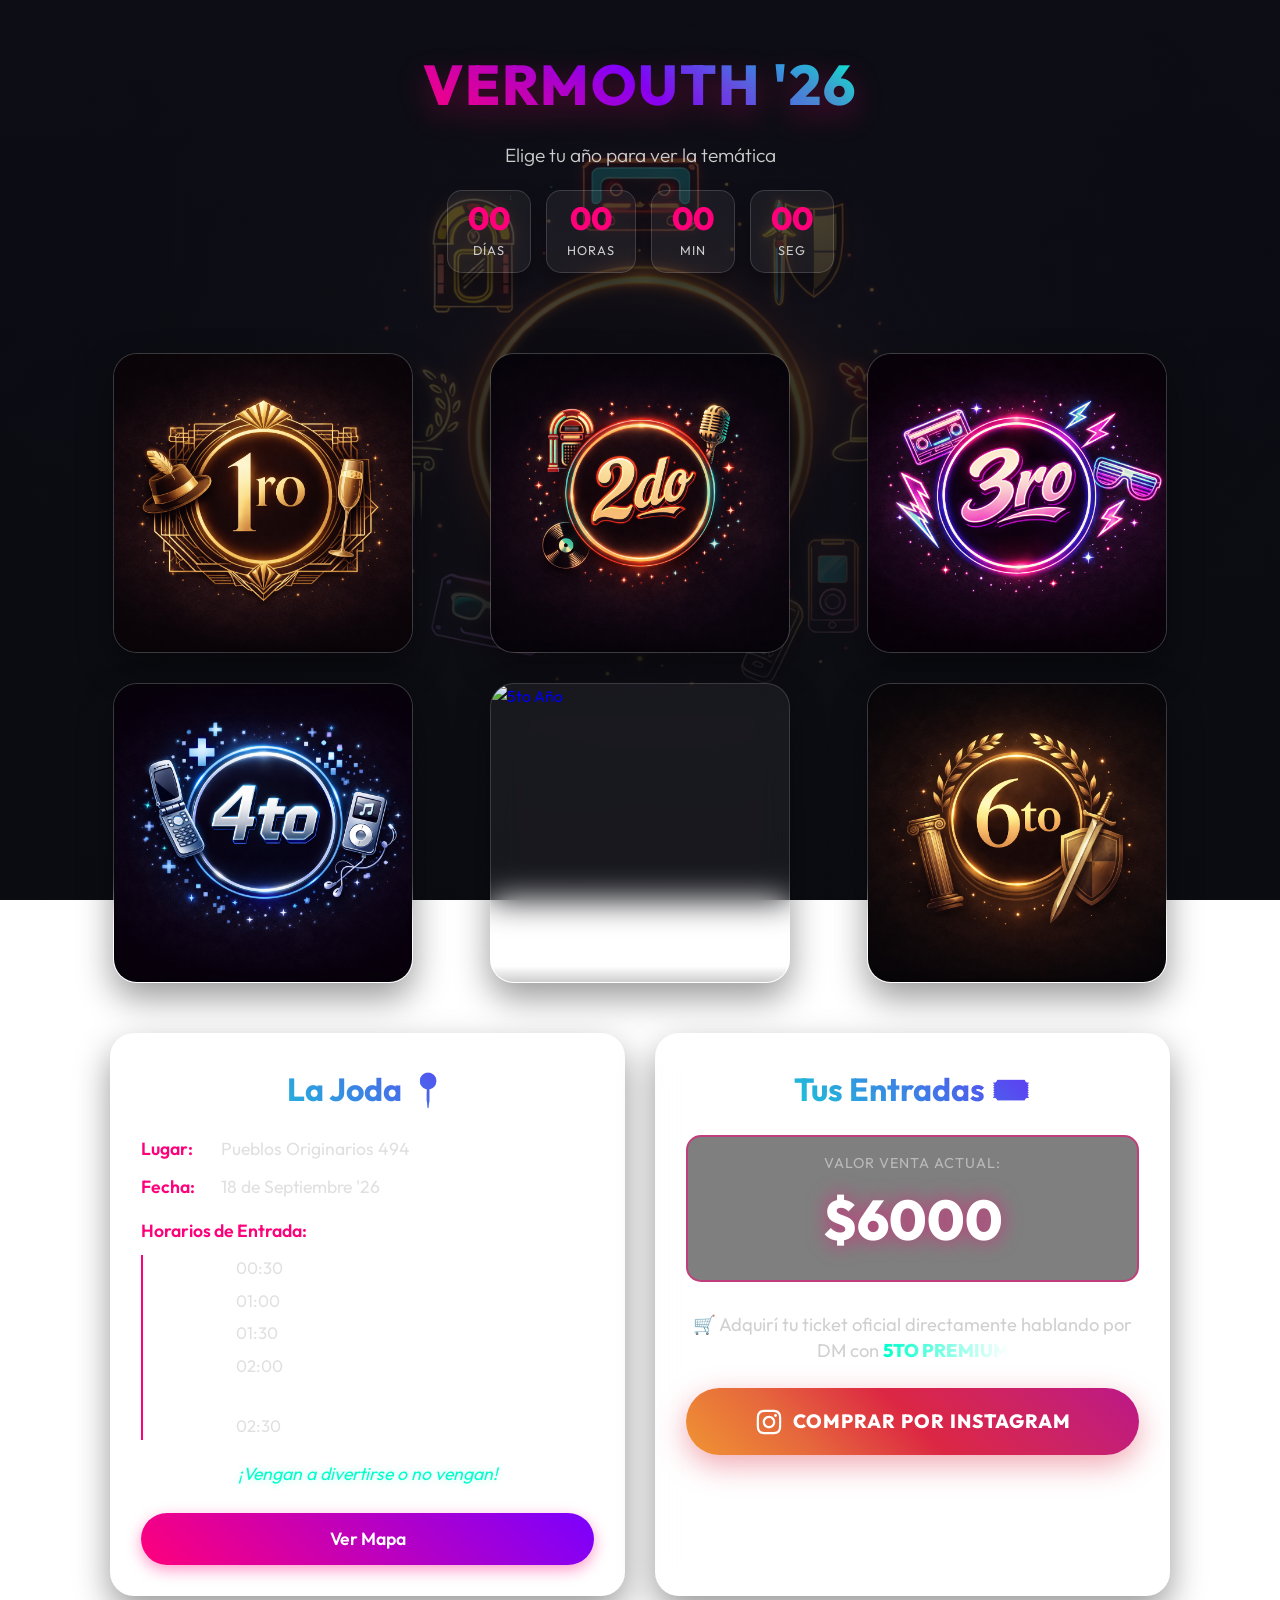
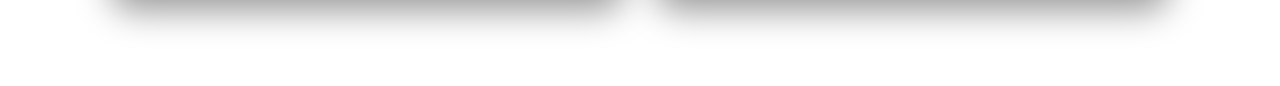
==== index.html @ 634c26fa "Add files via upload" ====
<!DOCTYPE html>
<html lang="es">

<head>
    <meta charset="UTF-8">
    <meta name="viewport" content="width=device-width, initial-scale=1.0">
    <title>Vermouth '26</title>
    <link rel="stylesheet" href="style.css">
</head>

<body class="index-body">

    <div class="header-title">
        <h1>Vermouth '26</h1>
        <p>Elige tu año para ver la temática</p>

        <!-- Countdown Timer -->
        <div class="countdown-box">
            <div class="time-section">
                <h2 id="cd-days">00</h2>
                <span>Días</span>
            </div>
            <div class="time-section">
                <h2 id="cd-hours">00</h2>
                <span>Horas</span>
            </div>
            <div class="time-section">
                <h2 id="cd-mins">00</h2>
                <span>Min</span>
            </div>
            <div class="time-section">
                <h2 id="cd-secs">00</h2>
                <span>Seg</span>
            </div>
        </div>
    </div>

    <div class="container">
        <div class="image-grid">

            <a href="Vermouth26-1ro.html" class="grid-item">
                <img src="Imagenes/Vermouth26-1ro.png" alt="1er Año">
                <div class="overlay-content">
                    <h3>1er Año</h3>
                </div>
            </a>

            <a href="Vermouth26-2do.html" class="grid-item">
                <img src="Imagenes/Vermouth26-2do.png" alt="2do Año">
                <div class="overlay-content">
                    <h3>2do Año</h3>
                </div>
            </a>

            <a href="Vermouth26-3ro.html" class="grid-item">
                <img src="Imagenes/Vermouth26-3ro.png" alt="3er Año">
                <div class="overlay-content">
                    <h3>3er Año</h3>
                </div>
            </a>

            <a href="Vermouth26-4to.html" class="grid-item">
                <img src="Imagenes/Vermouth26-4to.png" alt="4to Año">
                <div class="overlay-content">
                    <h3>4to Año</h3>
                </div>
            </a>

            <a href="Vermouth26-5to.html" class="grid-item" id="link-5to">
                <!-- VISTA ACTIVA - SE MUESTRA CUANDO LLEGA LA FECHA Y HAY IMAGEN -->
                <div class="unlocked-real hidden" style="width: 100%; height: 100%;">
                    <img src="Imagenes/Vermouth26-5to.png" alt="5to Año">
                </div>

                <!-- VISTA BLOQUEADA - CUENTA REGRESIVA -->
                <div class="locked-fallback" style="width: 100%; height: 100%;">
                    <div class="surprise-card" style="width: 100%; height: 100%;"></div>
                    <div class="locked-card">
                        <span>🔒</span>
                        <p>Bloqueado</p>
                    </div>
                </div>

                <div class="overlay-content">
                    <h3>5to Año (Sorpresa)</h3>
                </div>
            </a>

            <a href="Vermouth26-6to.html" class="grid-item">
                <img src="Imagenes/Vermouth26-6to.png" alt="6to Año">
                <div class="overlay-content">
                    <h3>6to Año</h3>
                </div>
            </a>

        </div>
        <!-- SECCIÓN DE UBICACIÓN E INFO -->
        <div class="extra-sections">
            <!-- INFO DE LA JODA -->
            <div class="info-card fade-up-delay">
                <h2>La Joda 📍</h2>
                <div class="info-content">
                    <p><span class="label">Lugar:</span> Pueblos Originarios 494</p>
                    <p><span class="label">Fecha:</span> 18 de Septiembre '26</p>
                    <div class="schedule-section">
                        <p><span class="label" style="min-width:auto;">Horarios de Entrada:</span></p>
                        <ul class="schedule-list">
                            <li><strong>1er Año:</strong> 00:30</li>
                            <li><strong>2do Año:</strong> 01:00</li>
                            <li><strong>3er Año:</strong> 01:30</li>
                            <li><strong>4to Año:</strong> 02:00</li>
                            <li><strong>6to y 7mo Año:</strong> 02:30</li>
                        </ul>
                    </div>
                    <p class="hype-text">¡Vengan a divertirse o no vengan!</p>
                </div>
                <a href="https://maps.app.goo.gl/yJrN52fXqzeni7gs5" target="_blank" class="glow-btn map-btn">Ver
                    Mapa</a>
            </div>

            <!-- TICKETS Y VENDEDORES -->
            <div class="info-card fade-up-delay-2">
                <h2>Tus Entradas 🎟️</h2>
                <div class="price-badge" style="margin-bottom: 30px; border: 2px solid rgba(255, 0, 123, 0.5); background: rgba(0,0,0,0.5);">
                    <span class="price-label">Valor Venta Actual:</span>
                    <span class="price-value" style="font-size: 3.5rem;">$6000</span>
                </div>

                <div class="single-seller-cta" style="display:flex; flex-direction:column; align-items:center; width:100%;">
                    <p style="text-align: center; color: #d0d0d0; margin-bottom: 25px; font-size: 1.15rem; line-height: 1.4;">
                        🛒 Adquirí tu ticket oficial directamente hablando por DM con <strong>5TO PREMIUM</strong>
                    </p>
                    
                    <a href="https://www.instagram.com/5topremium/" target="_blank" class="glow-btn ig-mega-btn">
                        <svg xmlns="http://www.w3.org/2000/svg" viewBox="0 0 448 512" width="28" height="28">
                            <path fill="currentColor"
                                d="M224.1 141c-63.6 0-114.9 51.3-114.9 114.9s51.3 114.9 114.9 114.9S339 319.5 339 255.9 287.7 141 224.1 141zm0 189.6c-41.1 0-74.7-33.5-74.7-74.7s33.5-74.7 74.7-74.7 74.7 33.5 74.7 74.7-33.6 74.7-74.7 74.7zm146.4-194.3c0 14.9-12 26.8-26.8 26.8-14.9 0-26.8-12-26.8-26.8s12-26.8 26.8-26.8 26.8 12 26.8 26.8zm76.1 27.2c-1.7-35.9-9.9-67.7-36.2-93.9-26.2-26.2-58-34.4-93.9-36.2-37-2.1-147.9-2.1-184.9 0-35.8 1.7-67.6 9.9-93.9 36.1s-34.4 58-36.2 93.9c-2.1 37-2.1 147.9 0 184.9 1.7 35.9 9.9 67.7 36.2 93.9s58 34.4 93.9 36.2c37 2.1 147.9 2.1 184.9 0 35.9-1.7 67.7-9.9 93.9-36.2 26.2-26.2 34.4-58 36.2-93.9 2.1-37 2.1-147.8 0-184.8zM398.8 388c-7.8 19.6-22.9 34.7-42.6 42.6-29.5 11.7-99.5 9-132.1 9s-102.7 2.6-132.1-9c-19.6-7.8-34.7-22.9-42.6-42.6-11.7-29.5-9-99.5-9-132.1s-2.6-102.7 9-132.1c7.8-19.6 22.9-34.7 42.6-42.6 29.5-11.7 99.5-9 132.1-9s102.7-2.6 132.1 9c19.6 7.8 34.7 22.9 42.6 42.6 11.7 29.5 9 99.5 9 132.1s2.7 102.7-9 132.1z" />
                        </svg>
                        Comprar por Instagram
                    </a>
                </div>
            </div>
        </div>

        <!-- Background script isn't strictly necessary but let's link the global logic -->
        <script src="script.js"></script>
</body>

</html>
---- style.css ----
@import url('https://fonts.googleapis.com/css2?family=Outfit:wght@300;400;600;800&display=swap');

:root {
    --primary-color: #ff007b;
    --secondary-color: #7b00ff;
    --dark-bg: #0b0c10;
    --text-light: #f8f9fa;
    --glass-bg: rgba(255, 255, 255, 0.05);
    --glass-border: rgba(255, 255, 255, 0.15);
    
    /* Variables for individual pages by default */
    --bg-image: url('Imagenes/Vermouth26.png');
}

* {
    margin: 0;
    padding: 0;
    box-sizing: border-box;
}

body {
    font-family: 'Outfit', sans-serif;
    min-height: 100vh;
    background-color: var(--dark-bg);
    color: var(--text-light);
    line-height: 1.6;
    overflow-x: hidden;
}

/* =======================================
   INDEX PAGE GRID
========================================== */
.index-body {
    background: linear-gradient(rgba(11, 12, 16, 0.7), rgba(11, 12, 16, 0.9)),
                var(--bg-image);
    background-size: cover;
    background-position: center;
    background-attachment: fixed;
    display: flex;
    flex-direction: column;
    justify-content: flex-start;
    align-items: center;
    padding: 40px 20px;
}

.header-title {
    text-align: center;
    margin-bottom: 40px;
    animation: fadeInDown 1s ease forwards;
}

.header-title h1 {
    font-size: 3.5rem;
    font-weight: 800;
    background: linear-gradient(45deg, var(--primary-color), var(--secondary-color), #00ffcc);
    -webkit-background-clip: text;
    -webkit-text-fill-color: transparent;
    text-transform: uppercase;
    letter-spacing: 2px;
    text-shadow: 0 10px 30px rgba(255, 0, 123, 0.3);
}

.header-title p {
    font-size: 1.2rem;
    color: #ccc;
    font-weight: 300;
    margin-top: 10px;
}

.container {
    width: 100%;
    max-width: 1100px;
}

.image-grid {
    display: grid;
    grid-template-columns: repeat(auto-fit, minmax(260px, 1fr));
    gap: 30px;
    justify-items: center;
    padding-bottom: 50px;
}

.grid-item {
    width: 100%;
    max-width: 300px;
    aspect-ratio: 1;
    border-radius: 24px;
    overflow: hidden;
    position: relative;
    text-decoration: none;
    
    /* GLASSMORPHISM */
    backdrop-filter: blur(16px);
    background: var(--glass-bg);
    border: 1px solid var(--glass-border);
    box-shadow: 0 15px 35px rgba(0, 0, 0, 0.4);
    
    transition: all 0.4s cubic-bezier(0.175, 0.885, 0.32, 1.275);
    
    opacity: 0;
    transform: translateY(30px);
    animation: fadeUp 0.6s ease forwards;
}

/* Stagger Animations */
.grid-item:nth-child(1) { animation-delay: 0.1s; }
.grid-item:nth-child(2) { animation-delay: 0.2s; }
.grid-item:nth-child(3) { animation-delay: 0.3s; }
.grid-item:nth-child(4) { animation-delay: 0.4s; }
.grid-item:nth-child(5) { animation-delay: 0.5s; }
.grid-item:nth-child(6) { animation-delay: 0.6s; }

.grid-item img {
    width: 100%;
    height: 100%;
    object-fit: cover;
    transition: transform 0.5s ease, filter 0.5s ease;
}

.grid-item .overlay-content {
    position: absolute;
    bottom: -60px;
    left: 0;
    right: 0;
    background: linear-gradient(transparent, rgba(0, 0, 0, 0.9));
    padding: 20px;
    text-align: center;
    transition: bottom 0.4s ease;
}

.grid-item h3 {
    color: white;
    font-size: 1.4rem;
    font-weight: 600;
    margin: 0;
}

@media (hover: hover) {
    .grid-item:hover {
        transform: translateY(-10px) scale(1.02);
        box-shadow: 0 20px 40px rgba(123, 0, 255, 0.4);
        border-color: rgba(255, 255, 255, 0.3);
    }
    .grid-item:hover img {
        transform: scale(1.1);
        filter: brightness(0.8);
    }
    .grid-item:hover .overlay-content {
        bottom: 0;
    }
}

/* =======================================
   SURPRISE PAGE (5to Año)
========================================== */
.surprise-card {
    background: linear-gradient(135deg, #1a0033, #001133);
    display: flex;
    justify-content: center;
    align-items: center;
}
.surprise-card::before {
    content: '?';
    font-size: 8rem;
    font-weight: 800;
    background: linear-gradient(45deg, #ff007b, #7b00ff);
    -webkit-background-clip: text;
    -webkit-text-fill-color: transparent;
    animation: pulseGlow 2s infinite alternate;
}

.surprise-body {
    background: radial-gradient(circle, #1a0033 0%, #000 100%);
    display: flex;
    flex-direction: column;
    justify-content: center;
    align-items: center;
    text-align: center;
}

.mystery-container {
    padding: 40px;
    backdrop-filter: blur(20px);
    background: rgba(255,255,255,0.02);
    border: 1px solid rgba(123, 0, 255, 0.3);
    border-radius: 30px;
    box-shadow: 0 0 50px rgba(123, 0, 255, 0.2);
    max-width: 600px;
    animation: scaleIn 1s cubic-bezier(0.2, 0.8, 0.2, 1);
}

.mystery-icon {
    font-size: 6rem;
    margin-bottom: 20px;
    animation: float 4s ease-in-out infinite;
    display: inline-block;
}

.mystery-container h1 {
    font-size: 2.8rem;
    background: linear-gradient(to right, #00ffcc, #7b00ff);
    -webkit-background-clip: text;
    -webkit-text-fill-color: transparent;
    margin-bottom: 15px;
}

.mystery-container p {
    font-size: 1.2rem;
    color: #aaa;
}

/* =======================================
   INDIVIDUAL PAGES
========================================== */
.detail-body {
    background: linear-gradient(rgba(0,0,0,0.6), rgba(0,0,0,0.8)), var(--bg-image);
    background-size: cover;
    background-position: center;
    background-attachment: fixed;
    text-align: center;
    padding: 30px 20px;
}

.back-btn {
    position: absolute;
    top: 20px;
    left: 20px;
    text-decoration: none;
    color: white;
    background: var(--glass-bg);
    border: 1px solid var(--glass-border);
    padding: 10px 20px;
    border-radius: 50px;
    backdrop-filter: blur(10px);
    font-weight: 600;
    transition: 0.3s;
    z-index: 100;
}
.back-btn:hover {
    background: rgba(255,255,255,0.1);
    transform: translateX(-5px);
}

.frase {
    font-size: 2.2rem;
    font-weight: 300;
    margin: 60px auto 30px;
    max-width: 800px;
    text-shadow: 0 4px 10px rgba(0,0,0,0.5);
    animation: fadeUp 0.8s ease forwards;
}

.detail-body h1 {
    font-size: 2.5rem;
    margin-top: 20px;
    background: linear-gradient(to right, #fff, #aaa);
    -webkit-background-clip: text;
    -webkit-text-fill-color: transparent;
}

.detail-body h2 {
    margin-top: 50px;
    font-size: 1.8rem;
    font-weight: 400;
    color: #e0e0e0;
}

/* CAROUSEL */
.carousel {
    position: relative;
    width: 100%;
    max-width: 850px;
    margin: 40px auto;
    overflow: hidden;
    padding: 30px 0;
}

.carousel-track {
    display: flex;
    transition: transform 0.6s cubic-bezier(0.25, 1, 0.5, 1);
}

.carousel img {
    width: 240px;
    height: 360px;
    object-fit: cover;
    margin: 0 15px;
    border-radius: 20px;
    opacity: 0.3;
    transform: scale(0.85);
    transition: all 0.6s cubic-bezier(0.25, 1, 0.5, 1);
    box-shadow: 0 10px 20px rgba(0,0,0,0.5);
}

.carousel img.active {
    opacity: 1;
    transform: scale(1.05);
    box-shadow: 0 20px 40px rgba(255, 0, 123, 0.3);
    border: 2px solid rgba(255,255,255,0.2);
}

.carousel button {
    position: absolute;
    top: 50%;
    transform: translateY(-50%);
    background: rgba(255, 255, 255, 0.1);
    backdrop-filter: blur(10px);
    border: 1px solid rgba(255, 255, 255, 0.2);
    color: white;
    font-size: 1.5rem;
    cursor: pointer;
    width: 50px;
    height: 50px;
    border-radius: 50%;
    transition: 0.3s;
    z-index: 10;
}
.carousel button:hover {
    background: var(--primary-color);
    border-color: var(--primary-color);
    box-shadow: 0 0 15px var(--primary-color);
}
.prev { left: 10px; }
.next { right: 10px; }

/* LINKS / PELIS */
.pelis {
    margin-top: 30px;
    display: flex;
    justify-content: center;
    gap: 20px;
    flex-wrap: wrap;
    padding-bottom: 50px;
}

.pelis a {
    text-decoration: none;
    color: white;
    background: var(--glass-bg);
    border: 1px solid var(--glass-border);
    padding: 12px 30px;
    border-radius: 30px;
    backdrop-filter: blur(10px);
    transition: 0.3s;
    font-weight: 600;
    letter-spacing: 1px;
}

.pelis a:hover {
    background: var(--primary-color);
    box-shadow: 0 5px 20px rgba(255, 0, 123, 0.4);
    transform: translateY(-3px);
}

/* =======================================
   ANIMACIONES CLAVE
========================================== */
@keyframes fadeUp {
    from { opacity: 0; transform: translateY(30px); }
    to { opacity: 1; transform: translateY(0); }
}

@keyframes fadeInDown {
    from { opacity: 0; transform: translateY(-30px); }
    to { opacity: 1; transform: translateY(0); }
}

@keyframes pulseGlow {
    from { text-shadow: 0 0 20px var(--primary-color); }
    to { text-shadow: 0 0 40px var(--secondary-color), 0 0 80px var(--primary-color); }
}

@keyframes float {
    0%, 100% { transform: translateY(0); }
    50% { transform: translateY(-20px); }
}

@keyframes scaleIn {
    from { opacity: 0; transform: scale(0.9); }
    to { opacity: 1; transform: scale(1); }
}

/* =======================================
   COUNTDOWN & LOCK
========================================== */
.countdown-box {
    display: flex;
    justify-content: center;
    gap: 15px;
    margin: 20px 0 40px;
    animation: fadeUp 1s ease forwards;
}

.time-section {
    background: var(--glass-bg);
    border: 1px solid var(--glass-border);
    backdrop-filter: blur(10px);
    padding: 10px 20px;
    border-radius: 15px;
    min-width: 80px;
    box-shadow: 0 10px 20px rgba(0,0,0,0.3);
}

.time-section h2 {
    font-size: 2rem;
    font-weight: 800;
    color: var(--primary-color);
    margin: 0;
    line-height: 1.1;
}

.time-section span {
    font-size: 0.8rem;
    text-transform: uppercase;
    color: #ccc;
    letter-spacing: 1px;
}

.locked-card {
    position: absolute;
    inset: 0;
    background: rgba(0, 0, 0, 0.8);
    backdrop-filter: blur(5px);
    display: flex;
    flex-direction: column;
    justify-content: center;
    align-items: center;
    z-index: 10;
    border-radius: 24px;
}

.locked-card span {
    font-size: 3rem;
    margin-bottom: 10px;
}

.locked-card p {
    font-weight: 600;
    color: #ff4d4d;
    font-size: 1.1rem;
}

/* Hidden by JS when unlocked */
.hidden {
    display: none !important;
}

/* =======================================
   EXTRA SECTIONS (INFO & TICKETS)
========================================== */
.extra-sections {
    width: 100%;
    max-width: 1100px;
    display: flex;
    flex-wrap: wrap;
    gap: 30px;
    justify-content: center;
    padding: 0 20px 50px;
}

.info-card {
    flex: 1 1 350px;
    backdrop-filter: blur(16px);
    background: var(--glass-bg);
    border: 1px solid var(--glass-border);
    border-radius: 24px;
    padding: 30px;
    box-shadow: 0 15px 35px rgba(0, 0, 0, 0.4);
    transition: transform 0.3s ease, box-shadow 0.3s ease;
    
    opacity: 0;
    transform: translateY(30px);
}

.info-card:hover {
    transform: translateY(-5px);
    box-shadow: 0 20px 40px rgba(123, 0, 255, 0.3);
    border-color: rgba(255, 255, 255, 0.25);
}

.fade-up-delay {
    animation: fadeUp 0.8s ease 0.7s forwards;
}
.fade-up-delay-2 {
    animation: fadeUp 0.8s ease 0.9s forwards;
}

.info-card h2 {
    font-size: 2rem;
    margin-bottom: 20px;
    background: linear-gradient(45deg, #00ffcc, #7b00ff);
    -webkit-background-clip: text;
    -webkit-text-fill-color: transparent;
    text-align: center;
}

.info-content {
    margin-bottom: 25px;
    font-size: 1.1rem;
    color: #e0e0e0;
}

.info-content p {
    margin-bottom: 10px;
    display: flex;
    align-items: center;
    flex-wrap: wrap;
}

.info-content .label {
    font-weight: 600;
    color: var(--primary-color);
    margin-right: 10px;
    min-width: 70px;
}

.schedule-section {
    margin-top: 15px;
    margin-bottom: 20px;
}

.schedule-list {
    list-style: none;
    padding-left: 15px;
    margin-top: 10px;
    border-left: 2px solid var(--primary-color);
}

.schedule-list li {
    margin-bottom: 6px;
    font-size: 1.05rem;
    color: #e0e0e0;
}

.schedule-list li strong {
    color: #fff;
    display: inline-block;
    width: 75px; 
}

.hype-text {
    margin-top: 20px !important;
    font-style: italic;
    color: #00ffcc;
    text-align: center;
    justify-content: center !important;
    text-shadow: 0 0 10px rgba(0,255,204,0.3);
}

/* Glow Buttons */
.glow-btn {
    display: inline-flex;
    align-items: center;
    justify-content: center;
    gap: 10px;
    width: 100%;
    padding: 12px 20px;
    border-radius: 50px;
    text-decoration: none;
    font-weight: 600;
    font-size: 1.1rem;
    color: white;
    background: linear-gradient(45deg, var(--primary-color), var(--secondary-color));
    border: none;
    cursor: pointer;
    transition: all 0.3s ease;
    box-shadow: 0 5px 15px rgba(255, 0, 123, 0.4);
}

.glow-btn:hover {
    box-shadow: 0 5px 25px rgba(255, 0, 123, 0.7);
    transform: scale(1.02);
}

/* Tickets & Sellers */
.price-badge {
    text-align: center;
    background: rgba(0,0,0,0.3);
    border-radius: 15px;
    padding: 15px;
    margin-bottom: 25px;
    border: 1px solid rgba(255, 0, 123, 0.3);
}

.price-label {
    display: block;
    font-size: 0.9rem;
    color: #bbb;
    text-transform: uppercase;
    letter-spacing: 1px;
}

.price-value {
    font-size: 2.8rem;
    font-weight: 800;
    color: #fff;
    text-shadow: 0 0 20px rgba(255, 0, 123, 0.6);
}

.sellers-heading {
    font-size: 1.2rem;
    font-weight: 400;
    color: #bbb;
    margin-bottom: 15px;
    text-align: center;
}

.sellers-grid {
    display: flex;
    flex-direction: column;
    gap: 15px;
}

.seller-item {
    display: flex;
    justify-content: space-between;
    align-items: center;
    background: rgba(255, 255, 255, 0.03);
    border-radius: 15px;
    padding: 10px 15px;
    border: 1px solid rgba(255, 255, 255, 0.05);
    transition: background 0.3s ease;
}

.seller-item:hover {
    background: rgba(255, 255, 255, 0.08);
}

.seller-info {
    display: flex;
    flex-direction: column;
}

.seller-name {
    font-weight: 600;
    font-size: 1.1rem;
    color: #fff;
}

.seller-zone {
    font-size: 0.85rem;
    color: var(--primary-color);
}

.ig-btn {
    width: auto;
    padding: 8px 15px;
    font-size: 0.9rem;
    background: linear-gradient(45deg, #f09433 0%, #e6683c 25%, #dc2743 50%, #cc2366 75%, #bc1888 100%);
    box-shadow: 0 5px 15px rgba(220, 39, 67, 0.3);
}

.ig-btn:hover {
    box-shadow: 0 5px 25px rgba(220, 39, 67, 0.6);
}

.ig-mega-btn {
    padding: 18px 30px;
    font-size: 1.2rem;
    font-weight: 800;
    text-transform: uppercase;
    letter-spacing: 1px;
    border-radius: 50px;
    background: linear-gradient(45deg, #f09433 0%, #e6683c 25%, #dc2743 50%, #cc2366 75%, #bc1888 100%);
    box-shadow: 0 10px 30px rgba(220, 39, 67, 0.4);
    transition: all 0.4s cubic-bezier(0.175, 0.885, 0.32, 1.275);
    width: 100%;
}

.ig-mega-btn:hover {
    box-shadow: 0 15px 40px rgba(220, 39, 67, 0.7);
    transform: translateY(-5px) scale(1.02);
}

.single-seller-cta strong {
    color: #fff;
    font-weight: 800;
    background: linear-gradient(to right, #00ffcc, #fff);
    -webkit-background-clip: text;
    -webkit-text-fill-color: transparent;
}

/* =======================================
   RESPONSIVE
========================================== */
@media (max-width: 768px) {
    .header-title h1 { font-size: 2.2rem; }
    .countdown-box { gap: 8px; flex-wrap: wrap; }
    .time-section { min-width: 65px; padding: 10px; }
    .time-section h2 { font-size: 1.5rem; }
    .time-section span { font-size: 0.7rem; }
    .carousel img { width: 180px; height: 280px; margin: 0 10px; }
    .frase { font-size: 1.5rem; padding: 0 15px; }
    .mystery-container { margin: 20px; padding: 30px 20px; }
    .mystery-icon { font-size: 4rem; }
    .mystery-container h1 { font-size: 2rem; }
}

@media (max-width: 480px) {
    .seller-item {
        flex-direction: column;
        gap: 10px;
        text-align: center;
    }
}
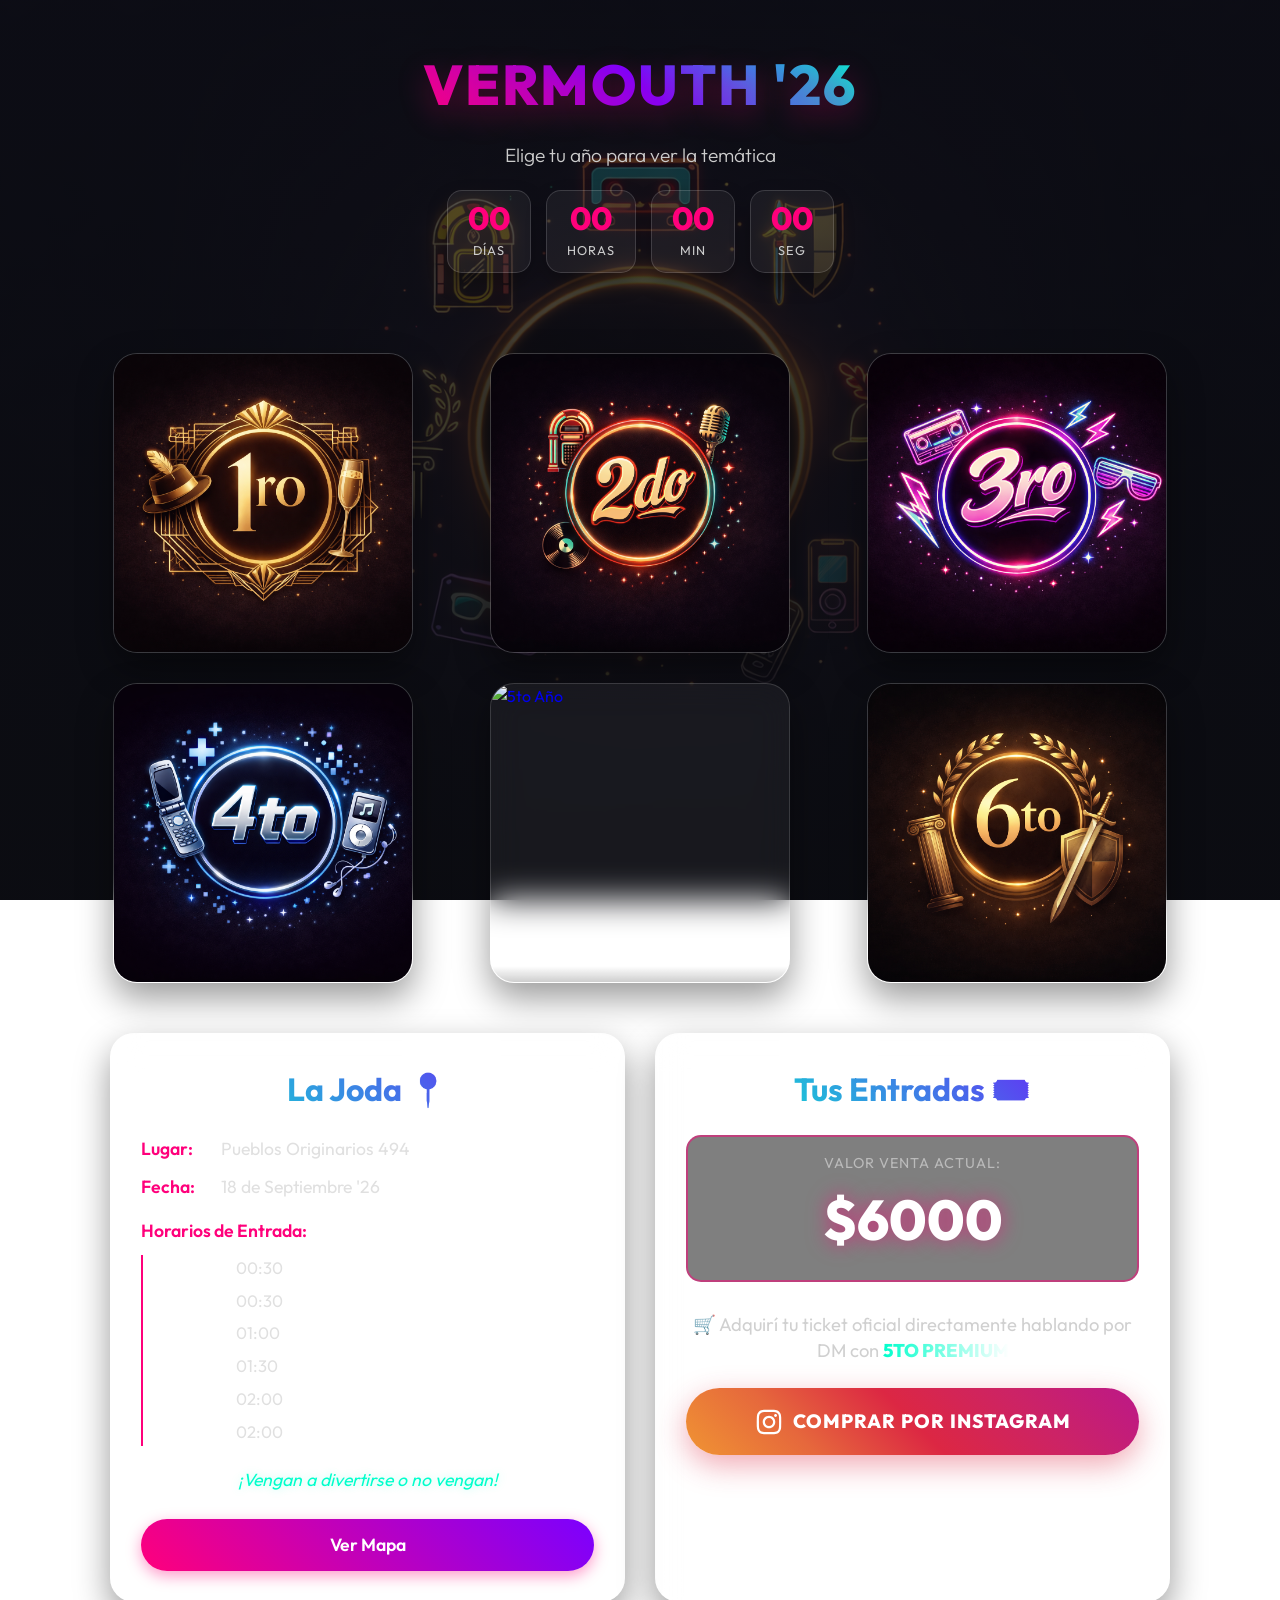
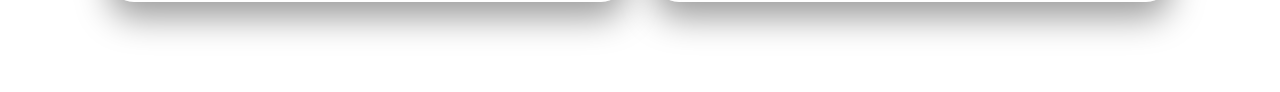
==== commit fc5665f7: "Update index.html" ====
--- a/index.html
+++ b/index.html
@@ -106,10 +106,11 @@
                         <p><span class="label" style="min-width:auto;">Horarios de Entrada:</span></p>
                         <ul class="schedule-list">
                             <li><strong>1er Año:</strong> 00:30</li>
-                            <li><strong>2do Año:</strong> 01:00</li>
-                            <li><strong>3er Año:</strong> 01:30</li>
-                            <li><strong>4to Año:</strong> 02:00</li>
-                            <li><strong>6to y 7mo Año:</strong> 02:30</li>
+                            <li><strong>2do Año:</strong> 00:30</li>
+                            <li><strong>3er Año:</strong> 01:00</li>
+                            <li><strong>4to Año:</strong> 01:30</li>
+                            <li><strong>6to Año:</strong> 02:00</li>
+                            <li><strong>7to Año:</strong> 02:00</li>
                         </ul>
                     </div>
                     <p class="hype-text">¡Vengan a divertirse o no vengan!</p>
@@ -146,4 +147,4 @@
         <script src="script.js"></script>
 </body>
 
-</html>+</html>
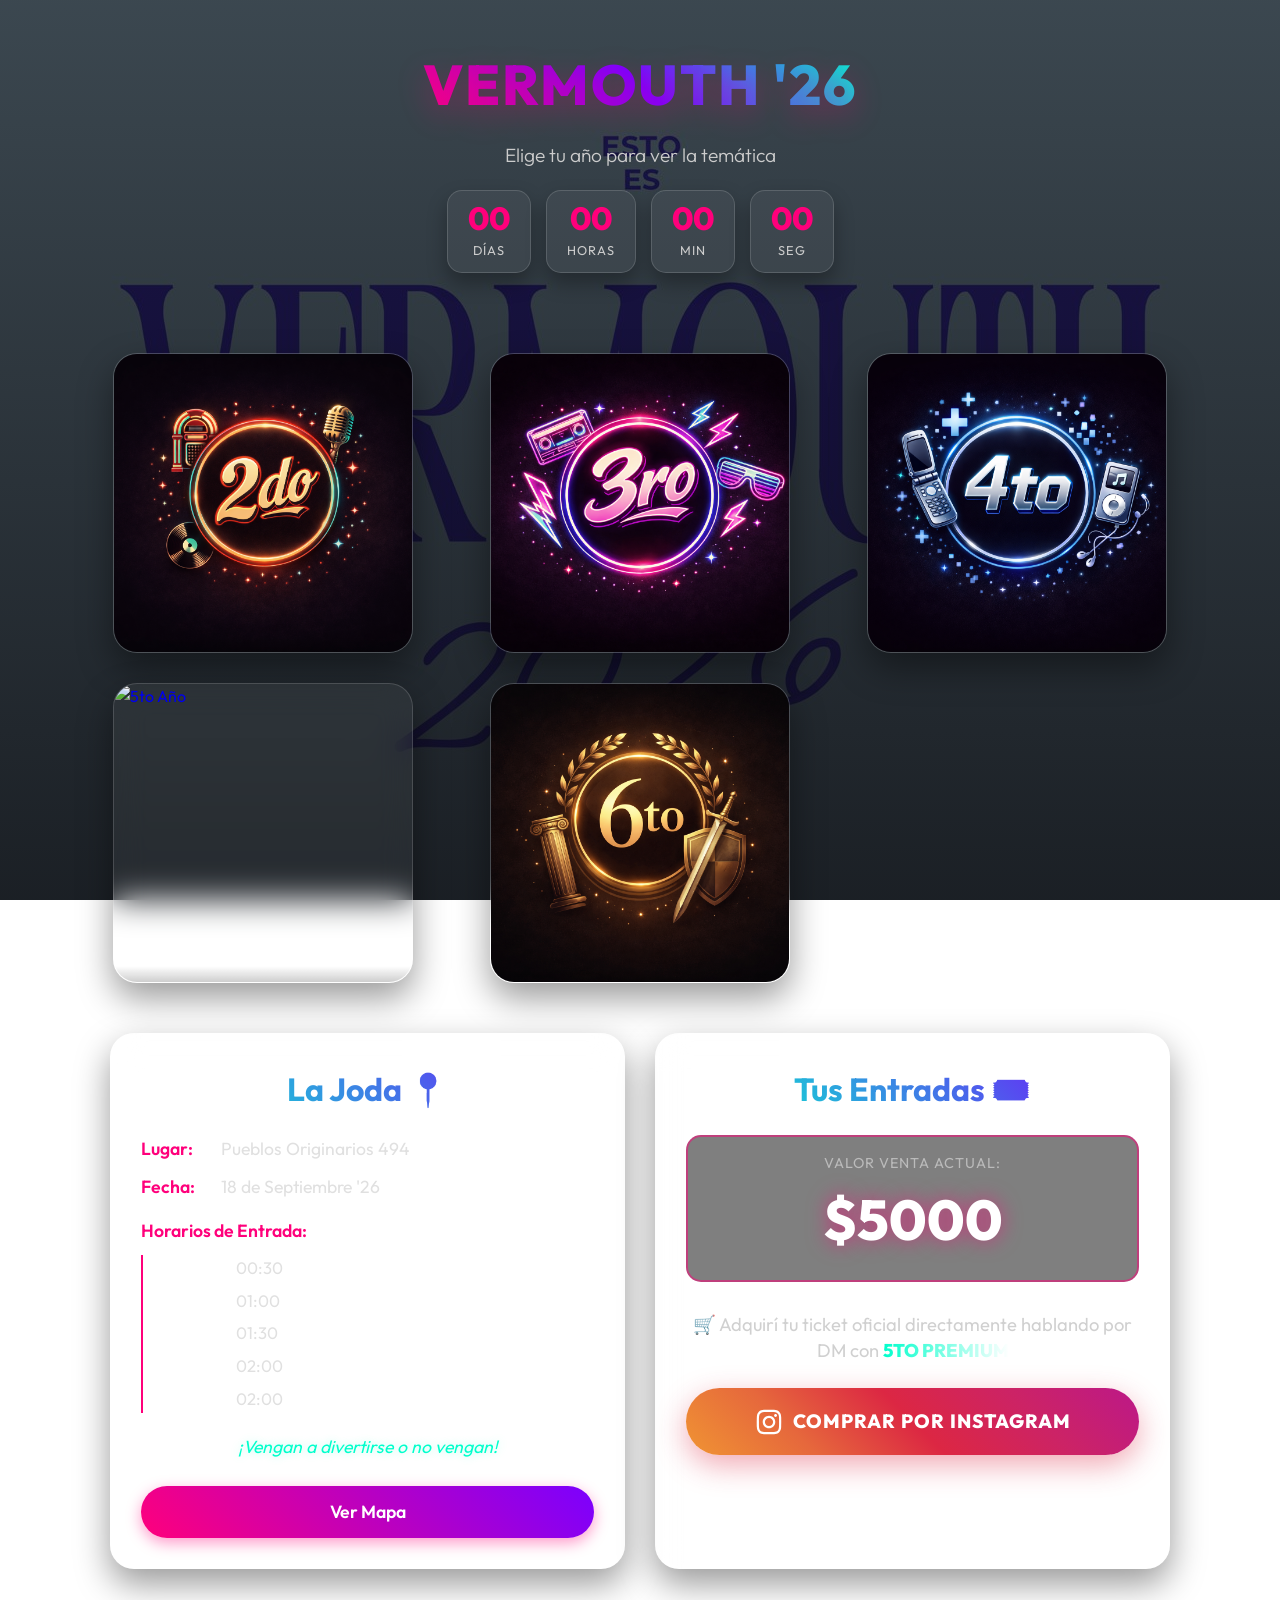
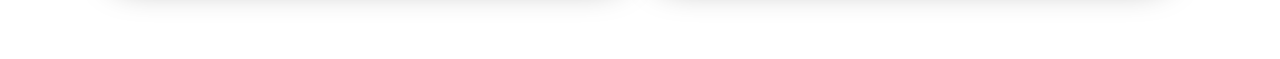
==== commit de6d263e: "Initial commit: Vermouth 26 - web completa con logos Pinterest y TikTok" ====
--- a/index.html
+++ b/index.html
@@ -37,13 +37,6 @@
 
     <div class="container">
         <div class="image-grid">
-
-            <a href="Vermouth26-1ro.html" class="grid-item">
-                <img src="Imagenes/Vermouth26-1ro.png" alt="1er Año">
-                <div class="overlay-content">
-                    <h3>1er Año</h3>
-                </div>
-            </a>
 
             <a href="Vermouth26-2do.html" class="grid-item">
                 <img src="Imagenes/Vermouth26-2do.png" alt="2do Año">
@@ -105,7 +98,6 @@
                     <div class="schedule-section">
                         <p><span class="label" style="min-width:auto;">Horarios de Entrada:</span></p>
                         <ul class="schedule-list">
-                            <li><strong>1er Año:</strong> 00:30</li>
                             <li><strong>2do Año:</strong> 00:30</li>
                             <li><strong>3er Año:</strong> 01:00</li>
                             <li><strong>4to Año:</strong> 01:30</li>
@@ -124,7 +116,7 @@
                 <h2>Tus Entradas 🎟️</h2>
                 <div class="price-badge" style="margin-bottom: 30px; border: 2px solid rgba(255, 0, 123, 0.5); background: rgba(0,0,0,0.5);">
                     <span class="price-label">Valor Venta Actual:</span>
-                    <span class="price-value" style="font-size: 3.5rem;">$6000</span>
+                    <span class="price-value" style="font-size: 3.5rem;">$5000</span>
                 </div>
 
                 <div class="single-seller-cta" style="display:flex; flex-direction:column; align-items:center; width:100%;">
@@ -147,4 +139,4 @@
         <script src="script.js"></script>
 </body>
 
-</html>
+</html>
--- a/style.css
+++ b/style.css
@@ -9,7 +9,7 @@
     --glass-border: rgba(255, 255, 255, 0.15);
     
     /* Variables for individual pages by default */
-    --bg-image: url('Imagenes/Vermouth26.png');
+    --bg-image: url('Imagenes/Vermouth26.jpeg');
 }
 
 * {
@@ -681,6 +681,48 @@
 }
 
 /* =======================================
+   SOCIAL BUTTONS (Pinterest & TikTok)
+========================================== */
+.social-btn {
+    display: inline-flex;
+    align-items: center;
+    gap: 10px;
+    text-decoration: none;
+    color: white;
+    background: var(--glass-bg);
+    border: 1px solid var(--glass-border);
+    padding: 12px 28px;
+    border-radius: 30px;
+    backdrop-filter: blur(10px);
+    transition: all 0.3s ease;
+    font-weight: 600;
+    letter-spacing: 1px;
+}
+
+.social-btn svg {
+    flex-shrink: 0;
+    transition: transform 0.3s ease;
+}
+
+.pinterest-btn:hover {
+    background: #BD081C;
+    border-color: #BD081C;
+    box-shadow: 0 5px 20px rgba(189, 8, 28, 0.5);
+    transform: translateY(-3px);
+}
+
+.tiktok-btn:hover {
+    background: #010101;
+    border-color: #69C9D0;
+    box-shadow: 0 5px 20px rgba(105, 201, 208, 0.35), 0 0 15px rgba(238, 29, 82, 0.3);
+    transform: translateY(-3px);
+}
+
+.social-btn:hover svg {
+    transform: scale(1.15);
+}
+
+/* =======================================
    RESPONSIVE
 ========================================== */
 @media (max-width: 768px) {
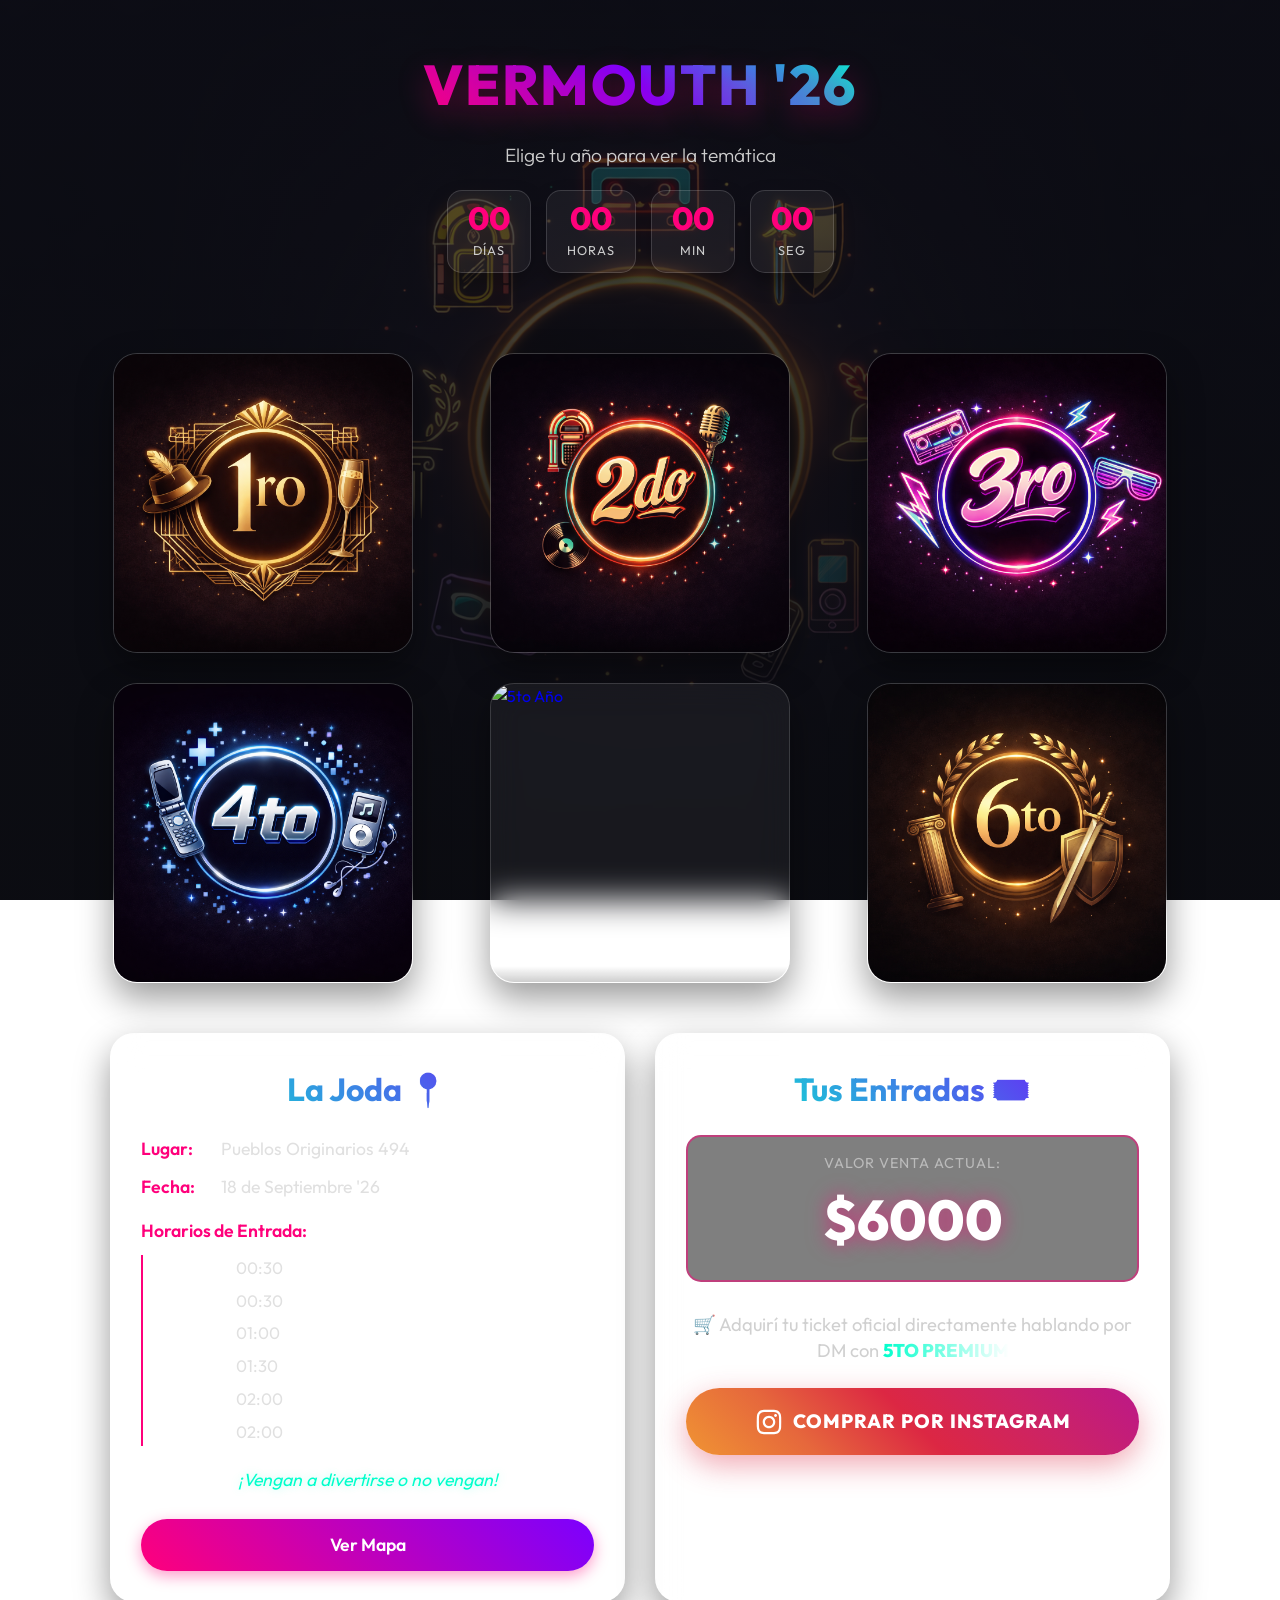
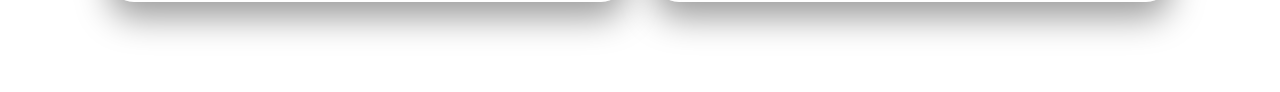
==== commit 5f5ee7b8: "Merge: keep local version with Pinterest and TikTok logos" ====
--- a/index.html
+++ b/index.html
@@ -37,6 +37,13 @@
 
     <div class="container">
         <div class="image-grid">
+
+            <a href="Vermouth26-1ro.html" class="grid-item">
+                <img src="Imagenes/Vermouth26-1ro.png" alt="1er Año">
+                <div class="overlay-content">
+                    <h3>1er Año</h3>
+                </div>
+            </a>
 
             <a href="Vermouth26-2do.html" class="grid-item">
                 <img src="Imagenes/Vermouth26-2do.png" alt="2do Año">
@@ -98,6 +105,7 @@
                     <div class="schedule-section">
                         <p><span class="label" style="min-width:auto;">Horarios de Entrada:</span></p>
                         <ul class="schedule-list">
+                            <li><strong>1er Año:</strong> 00:30</li>
                             <li><strong>2do Año:</strong> 00:30</li>
                             <li><strong>3er Año:</strong> 01:00</li>
                             <li><strong>4to Año:</strong> 01:30</li>
@@ -116,7 +124,7 @@
                 <h2>Tus Entradas 🎟️</h2>
                 <div class="price-badge" style="margin-bottom: 30px; border: 2px solid rgba(255, 0, 123, 0.5); background: rgba(0,0,0,0.5);">
                     <span class="price-label">Valor Venta Actual:</span>
-                    <span class="price-value" style="font-size: 3.5rem;">$5000</span>
+                    <span class="price-value" style="font-size: 3.5rem;">$6000</span>
                 </div>
 
                 <div class="single-seller-cta" style="display:flex; flex-direction:column; align-items:center; width:100%;">
@@ -139,4 +147,4 @@
         <script src="script.js"></script>
 </body>
 
-</html>+</html>
--- a/style.css
+++ b/style.css
@@ -9,7 +9,7 @@
     --glass-border: rgba(255, 255, 255, 0.15);
     
     /* Variables for individual pages by default */
-    --bg-image: url('Imagenes/Vermouth26.jpeg');
+    --bg-image: url('Imagenes/Vermouth26.png');
 }
 
 * {
@@ -681,48 +681,6 @@
 }
 
 /* =======================================
-   SOCIAL BUTTONS (Pinterest & TikTok)
-========================================== */
-.social-btn {
-    display: inline-flex;
-    align-items: center;
-    gap: 10px;
-    text-decoration: none;
-    color: white;
-    background: var(--glass-bg);
-    border: 1px solid var(--glass-border);
-    padding: 12px 28px;
-    border-radius: 30px;
-    backdrop-filter: blur(10px);
-    transition: all 0.3s ease;
-    font-weight: 600;
-    letter-spacing: 1px;
-}
-
-.social-btn svg {
-    flex-shrink: 0;
-    transition: transform 0.3s ease;
-}
-
-.pinterest-btn:hover {
-    background: #BD081C;
-    border-color: #BD081C;
-    box-shadow: 0 5px 20px rgba(189, 8, 28, 0.5);
-    transform: translateY(-3px);
-}
-
-.tiktok-btn:hover {
-    background: #010101;
-    border-color: #69C9D0;
-    box-shadow: 0 5px 20px rgba(105, 201, 208, 0.35), 0 0 15px rgba(238, 29, 82, 0.3);
-    transform: translateY(-3px);
-}
-
-.social-btn:hover svg {
-    transform: scale(1.15);
-}
-
-/* =======================================
    RESPONSIVE
 ========================================== */
 @media (max-width: 768px) {
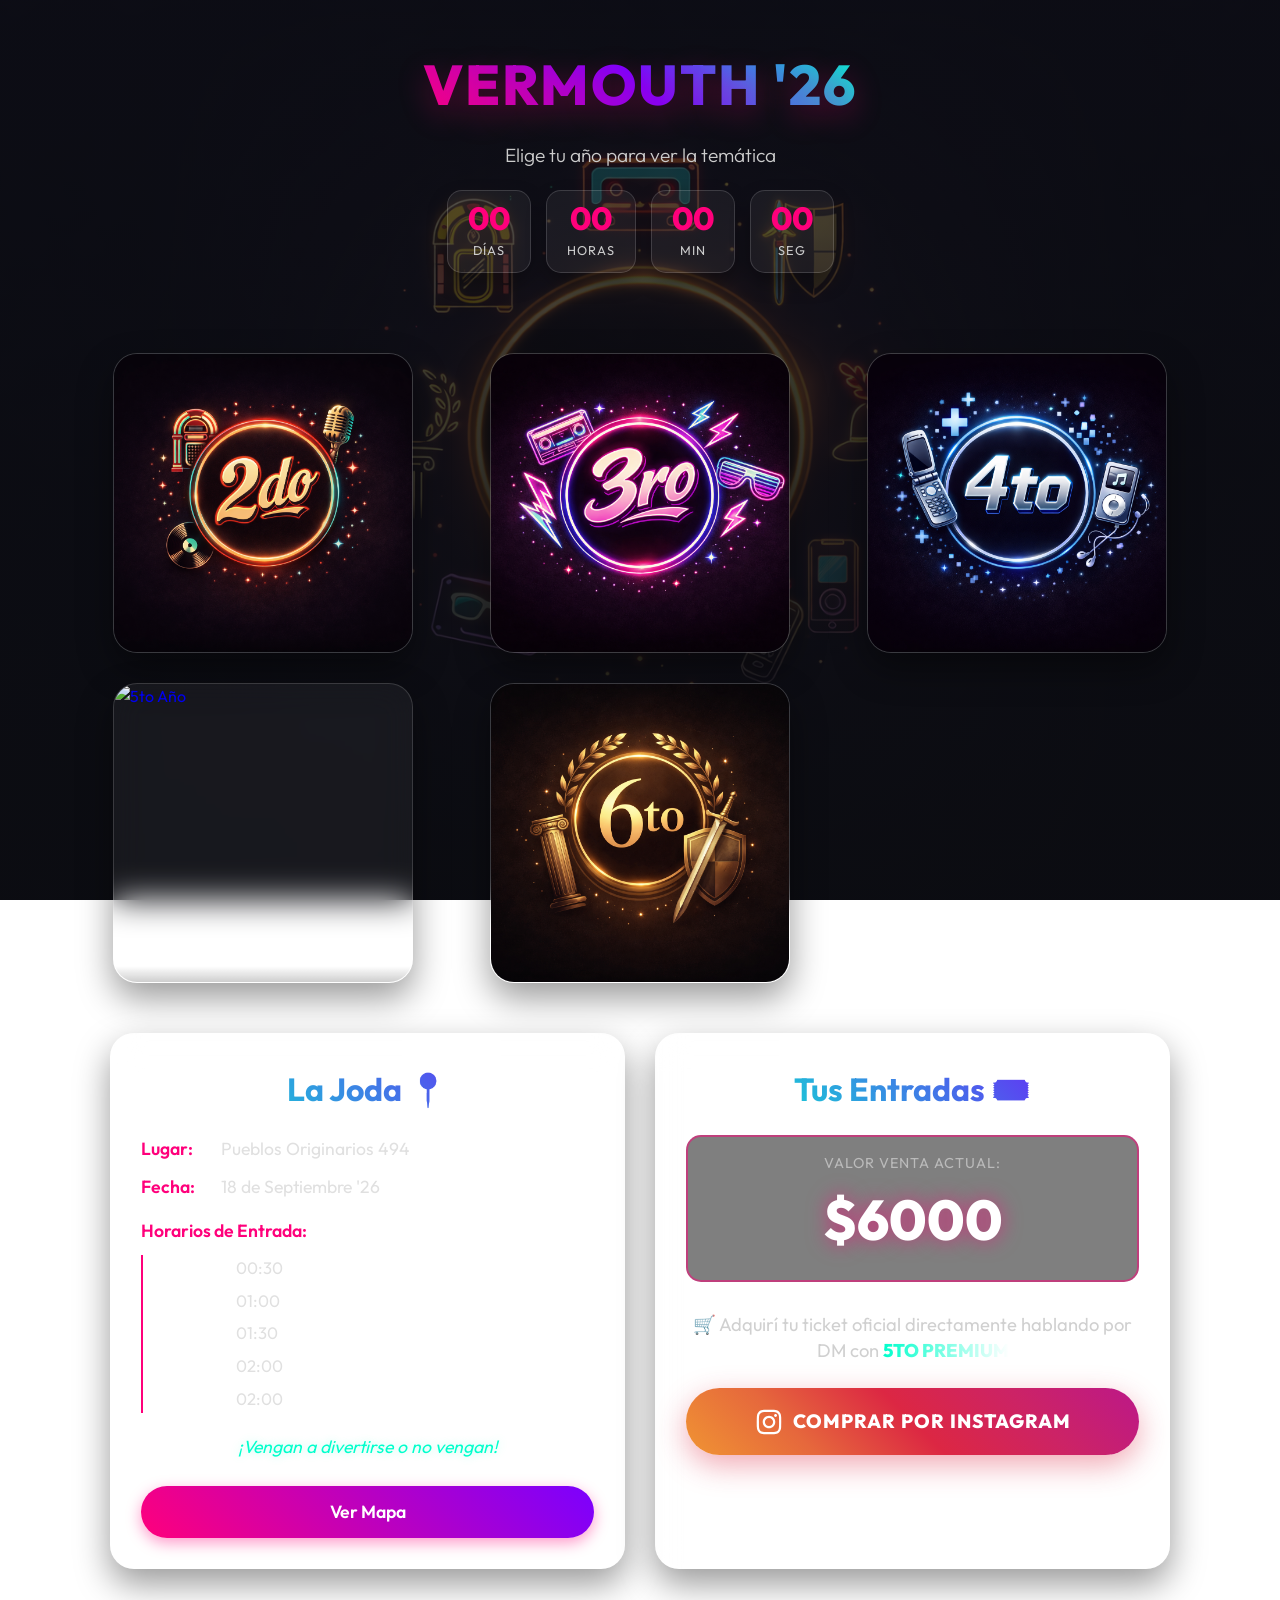
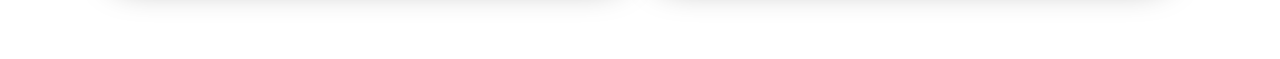
==== commit 7e5ebb23: "Remove 1er Año section from index.html Removed 1er Año link and its associated content." ====
--- a/index.html
+++ b/index.html
@@ -37,13 +37,6 @@
 
     <div class="container">
         <div class="image-grid">
-
-            <a href="Vermouth26-1ro.html" class="grid-item">
-                <img src="Imagenes/Vermouth26-1ro.png" alt="1er Año">
-                <div class="overlay-content">
-                    <h3>1er Año</h3>
-                </div>
-            </a>
 
             <a href="Vermouth26-2do.html" class="grid-item">
                 <img src="Imagenes/Vermouth26-2do.png" alt="2do Año">
@@ -105,7 +98,6 @@
                     <div class="schedule-section">
                         <p><span class="label" style="min-width:auto;">Horarios de Entrada:</span></p>
                         <ul class="schedule-list">
-                            <li><strong>1er Año:</strong> 00:30</li>
                             <li><strong>2do Año:</strong> 00:30</li>
                             <li><strong>3er Año:</strong> 01:00</li>
                             <li><strong>4to Año:</strong> 01:30</li>
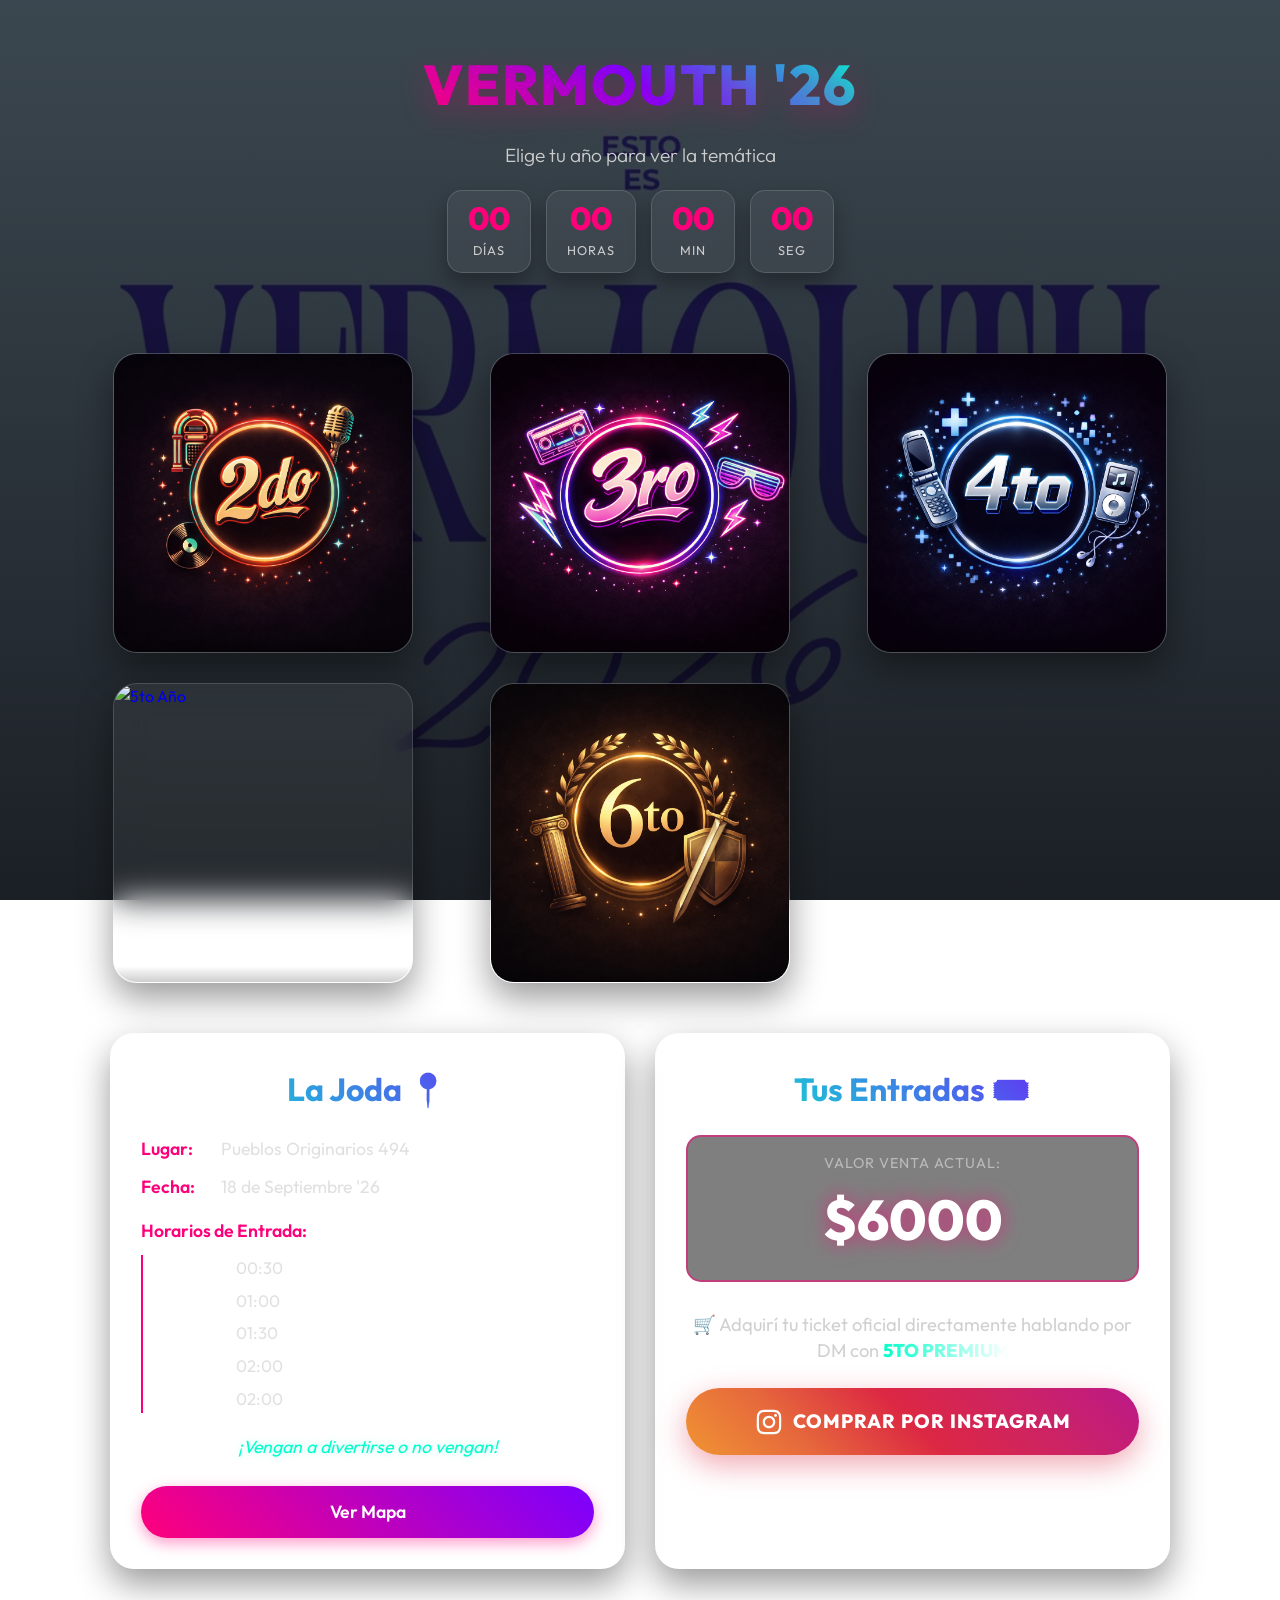
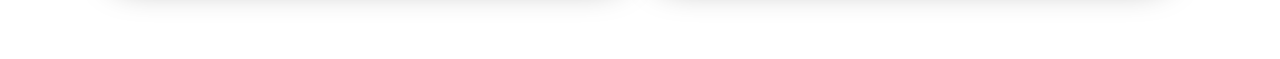
==== commit 165a5807: "Add parallax mobile background fix" ====
--- a/index.html
+++ b/index.html
@@ -9,6 +9,7 @@
 </head>
 
 <body class="index-body">
+    <div class="fondo-celular-fijo"></div>
 
     <div class="header-title">
         <h1>Vermouth '26</h1>
--- a/style.css
+++ b/style.css
@@ -9,7 +9,7 @@
     --glass-border: rgba(255, 255, 255, 0.15);
     
     /* Variables for individual pages by default */
-    --bg-image: url('Imagenes/Vermouth26.png');
+    --bg-image: url('Imagenes/Vermouth26.jpeg');
 }
 
 * {
@@ -684,6 +684,25 @@
    RESPONSIVE
 ========================================== */
 @media (max-width: 768px) {
+    .fondo-celular-fijo {
+        position: fixed;
+        top: 0;
+        left: 0;
+        width: 100vw;
+        height: 100vh;
+        z-index: -1;
+        background: linear-gradient(rgba(11, 12, 16, 0.7), rgba(11, 12, 16, 0.9)), url('Imagenes/Vermouth26.jpeg');
+        background-size: cover;
+        background-position: center center;
+        background-repeat: no-repeat;
+        will-change: transform;
+    }
+
+    .index-body, .detail-body {
+        background: transparent !important;
+        min-height: 100vh;
+    }
+    
     .header-title h1 { font-size: 2.2rem; }
     .countdown-box { gap: 8px; flex-wrap: wrap; }
     .time-section { min-width: 65px; padding: 10px; }
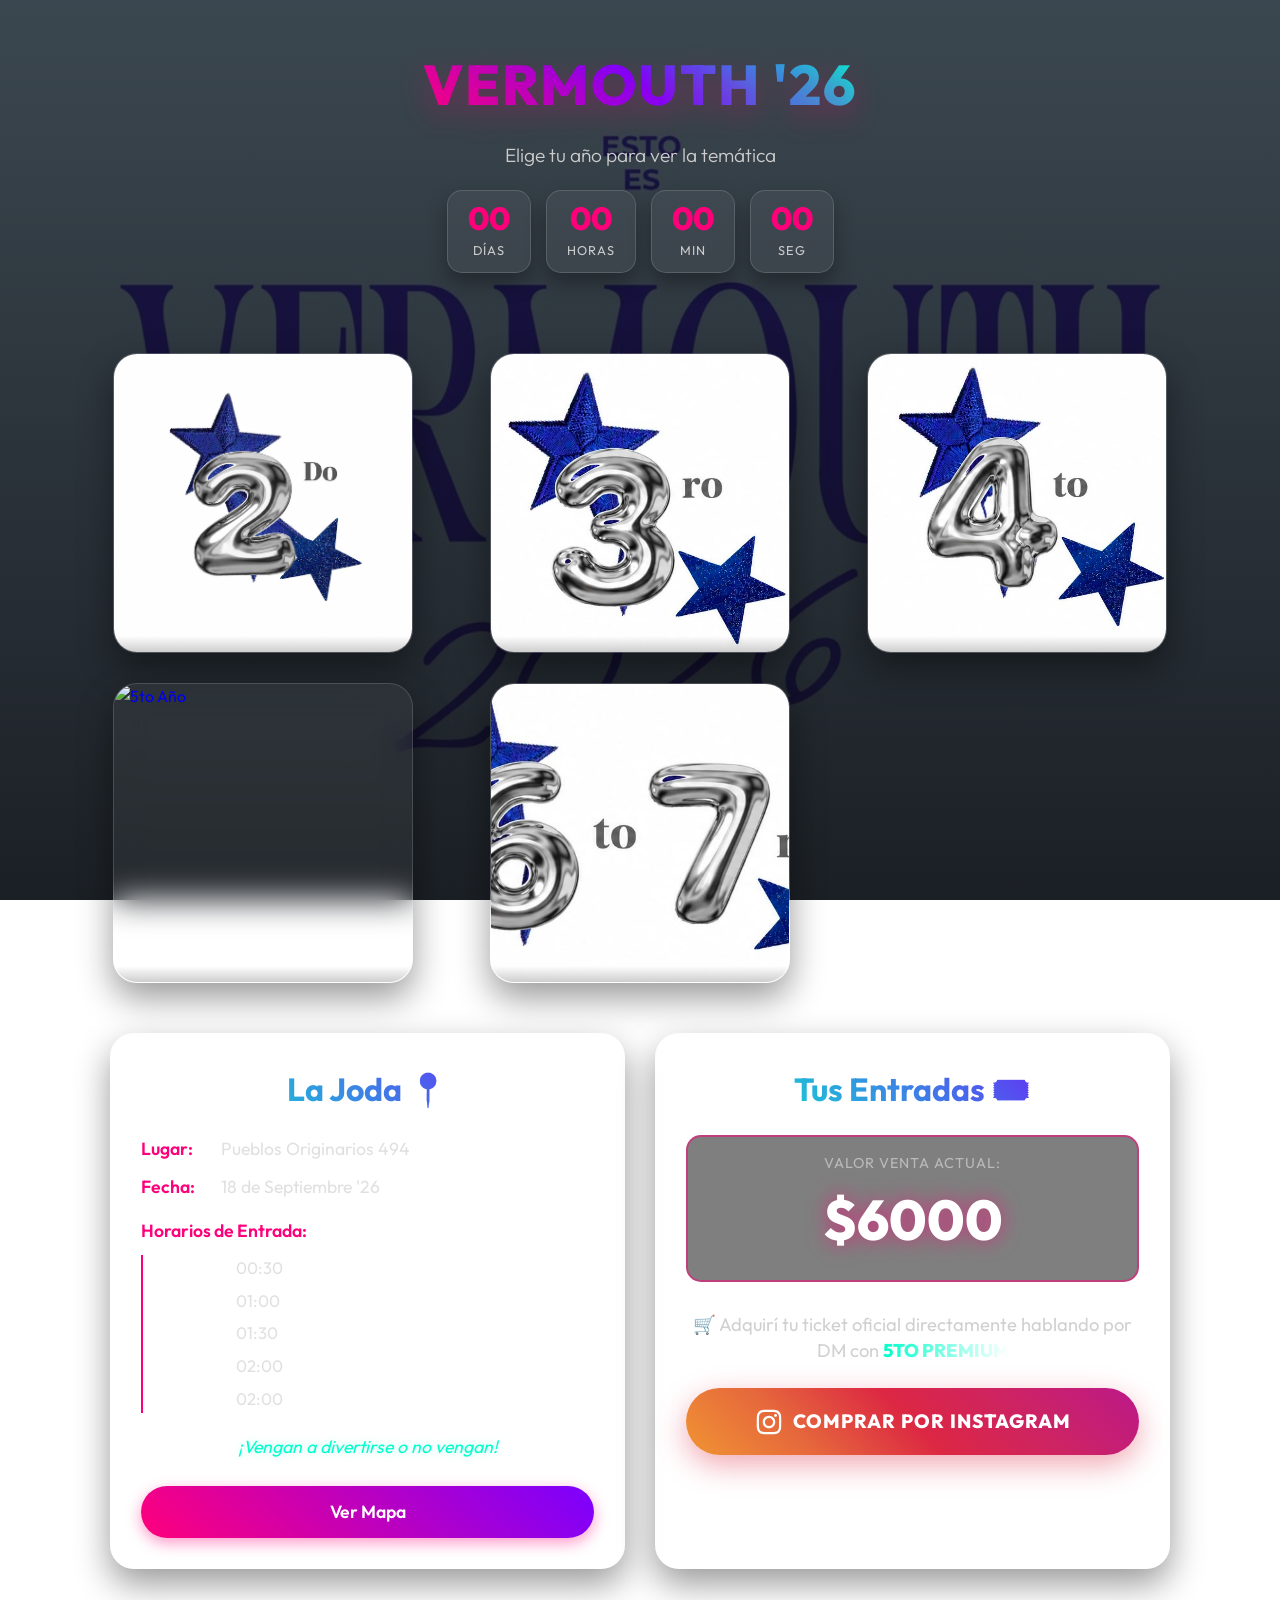
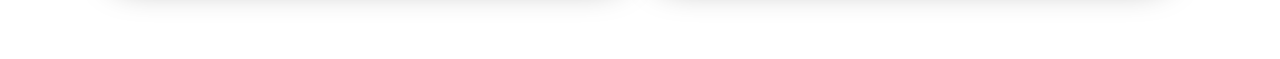
==== commit 0834f2c4: "Actualizar rutas de imágenes de portada" ====
--- a/index.html
+++ b/index.html
@@ -1,143 +1,143 @@
-<!DOCTYPE html>
-<html lang="es">
-
-<head>
-    <meta charset="UTF-8">
-    <meta name="viewport" content="width=device-width, initial-scale=1.0">
-    <title>Vermouth '26</title>
-    <link rel="stylesheet" href="style.css">
-</head>
-
-<body class="index-body">
-    <div class="fondo-celular-fijo"></div>
-
-    <div class="header-title">
-        <h1>Vermouth '26</h1>
-        <p>Elige tu año para ver la temática</p>
-
-        <!-- Countdown Timer -->
-        <div class="countdown-box">
-            <div class="time-section">
-                <h2 id="cd-days">00</h2>
-                <span>Días</span>
-            </div>
-            <div class="time-section">
-                <h2 id="cd-hours">00</h2>
-                <span>Horas</span>
-            </div>
-            <div class="time-section">
-                <h2 id="cd-mins">00</h2>
-                <span>Min</span>
-            </div>
-            <div class="time-section">
-                <h2 id="cd-secs">00</h2>
-                <span>Seg</span>
-            </div>
-        </div>
-    </div>
-
-    <div class="container">
-        <div class="image-grid">
-
-            <a href="Vermouth26-2do.html" class="grid-item">
-                <img src="Imagenes/Vermouth26-2do.png" alt="2do Año">
-                <div class="overlay-content">
-                    <h3>2do Año</h3>
-                </div>
-            </a>
-
-            <a href="Vermouth26-3ro.html" class="grid-item">
-                <img src="Imagenes/Vermouth26-3ro.png" alt="3er Año">
-                <div class="overlay-content">
-                    <h3>3er Año</h3>
-                </div>
-            </a>
-
-            <a href="Vermouth26-4to.html" class="grid-item">
-                <img src="Imagenes/Vermouth26-4to.png" alt="4to Año">
-                <div class="overlay-content">
-                    <h3>4to Año</h3>
-                </div>
-            </a>
-
-            <a href="Vermouth26-5to.html" class="grid-item" id="link-5to">
-                <!-- VISTA ACTIVA - SE MUESTRA CUANDO LLEGA LA FECHA Y HAY IMAGEN -->
-                <div class="unlocked-real hidden" style="width: 100%; height: 100%;">
-                    <img src="Imagenes/Vermouth26-5to.png" alt="5to Año">
-                </div>
-
-                <!-- VISTA BLOQUEADA - CUENTA REGRESIVA -->
-                <div class="locked-fallback" style="width: 100%; height: 100%;">
-                    <div class="surprise-card" style="width: 100%; height: 100%;"></div>
-                    <div class="locked-card">
-                        <span>🔒</span>
-                        <p>Bloqueado</p>
-                    </div>
-                </div>
-
-                <div class="overlay-content">
-                    <h3>5to Año (Sorpresa)</h3>
-                </div>
-            </a>
-
-            <a href="Vermouth26-6to.html" class="grid-item">
-                <img src="Imagenes/Vermouth26-6to.png" alt="6to Año">
-                <div class="overlay-content">
-                    <h3>6to Año</h3>
-                </div>
-            </a>
-
-        </div>
-        <!-- SECCIÓN DE UBICACIÓN E INFO -->
-        <div class="extra-sections">
-            <!-- INFO DE LA JODA -->
-            <div class="info-card fade-up-delay">
-                <h2>La Joda 📍</h2>
-                <div class="info-content">
-                    <p><span class="label">Lugar:</span> Pueblos Originarios 494</p>
-                    <p><span class="label">Fecha:</span> 18 de Septiembre '26</p>
-                    <div class="schedule-section">
-                        <p><span class="label" style="min-width:auto;">Horarios de Entrada:</span></p>
-                        <ul class="schedule-list">
-                            <li><strong>2do Año:</strong> 00:30</li>
-                            <li><strong>3er Año:</strong> 01:00</li>
-                            <li><strong>4to Año:</strong> 01:30</li>
-                            <li><strong>6to Año:</strong> 02:00</li>
-                            <li><strong>7to Año:</strong> 02:00</li>
-                        </ul>
-                    </div>
-                    <p class="hype-text">¡Vengan a divertirse o no vengan!</p>
-                </div>
-                <a href="https://maps.app.goo.gl/yJrN52fXqzeni7gs5" target="_blank" class="glow-btn map-btn">Ver
-                    Mapa</a>
-            </div>
-
-            <!-- TICKETS Y VENDEDORES -->
-            <div class="info-card fade-up-delay-2">
-                <h2>Tus Entradas 🎟️</h2>
-                <div class="price-badge" style="margin-bottom: 30px; border: 2px solid rgba(255, 0, 123, 0.5); background: rgba(0,0,0,0.5);">
-                    <span class="price-label">Valor Venta Actual:</span>
-                    <span class="price-value" style="font-size: 3.5rem;">$6000</span>
-                </div>
-
-                <div class="single-seller-cta" style="display:flex; flex-direction:column; align-items:center; width:100%;">
-                    <p style="text-align: center; color: #d0d0d0; margin-bottom: 25px; font-size: 1.15rem; line-height: 1.4;">
-                        🛒 Adquirí tu ticket oficial directamente hablando por DM con <strong>5TO PREMIUM</strong>
-                    </p>
-                    
-                    <a href="https://www.instagram.com/5topremium/" target="_blank" class="glow-btn ig-mega-btn">
-                        <svg xmlns="http://www.w3.org/2000/svg" viewBox="0 0 448 512" width="28" height="28">
-                            <path fill="currentColor"
-                                d="M224.1 141c-63.6 0-114.9 51.3-114.9 114.9s51.3 114.9 114.9 114.9S339 319.5 339 255.9 287.7 141 224.1 141zm0 189.6c-41.1 0-74.7-33.5-74.7-74.7s33.5-74.7 74.7-74.7 74.7 33.5 74.7 74.7-33.6 74.7-74.7 74.7zm146.4-194.3c0 14.9-12 26.8-26.8 26.8-14.9 0-26.8-12-26.8-26.8s12-26.8 26.8-26.8 26.8 12 26.8 26.8zm76.1 27.2c-1.7-35.9-9.9-67.7-36.2-93.9-26.2-26.2-58-34.4-93.9-36.2-37-2.1-147.9-2.1-184.9 0-35.8 1.7-67.6 9.9-93.9 36.1s-34.4 58-36.2 93.9c-2.1 37-2.1 147.9 0 184.9 1.7 35.9 9.9 67.7 36.2 93.9s58 34.4 93.9 36.2c37 2.1 147.9 2.1 184.9 0 35.9-1.7 67.7-9.9 93.9-36.2 26.2-26.2 34.4-58 36.2-93.9 2.1-37 2.1-147.8 0-184.8zM398.8 388c-7.8 19.6-22.9 34.7-42.6 42.6-29.5 11.7-99.5 9-132.1 9s-102.7 2.6-132.1-9c-19.6-7.8-34.7-22.9-42.6-42.6-11.7-29.5-9-99.5-9-132.1s-2.6-102.7 9-132.1c7.8-19.6 22.9-34.7 42.6-42.6 29.5-11.7 99.5-9 132.1-9s102.7-2.6 132.1 9c19.6 7.8 34.7 22.9 42.6 42.6 11.7 29.5 9 99.5 9 132.1s2.7 102.7-9 132.1z" />
-                        </svg>
-                        Comprar por Instagram
-                    </a>
-                </div>
-            </div>
-        </div>
-
-        <!-- Background script isn't strictly necessary but let's link the global logic -->
-        <script src="script.js"></script>
-</body>
-
-</html>
+<!DOCTYPE html>
+<html lang="es">
+
+<head>
+    <meta charset="UTF-8">
+    <meta name="viewport" content="width=device-width, initial-scale=1.0">
+    <title>Vermouth '26</title>
+    <link rel="stylesheet" href="style.css">
+</head>
+
+<body class="index-body">
+    <div class="fondo-celular-fijo"></div>
+
+    <div class="header-title">
+        <h1>Vermouth '26</h1>
+        <p>Elige tu año para ver la temática</p>
+
+        <!-- Countdown Timer -->
+        <div class="countdown-box">
+            <div class="time-section">
+                <h2 id="cd-days">00</h2>
+                <span>Días</span>
+            </div>
+            <div class="time-section">
+                <h2 id="cd-hours">00</h2>
+                <span>Horas</span>
+            </div>
+            <div class="time-section">
+                <h2 id="cd-mins">00</h2>
+                <span>Min</span>
+            </div>
+            <div class="time-section">
+                <h2 id="cd-secs">00</h2>
+                <span>Seg</span>
+            </div>
+        </div>
+    </div>
+
+    <div class="container">
+        <div class="image-grid">
+
+            <a href="Vermouth26-2do.html" class="grid-item">
+                <img src="Imagenes/2do-portada.jpeg" alt="2do Año">
+                <div class="overlay-content">
+                    <h3>2do Año</h3>
+                </div>
+            </a>
+
+            <a href="Vermouth26-3ro.html" class="grid-item">
+                <img src="Imagenes/3ro-portada.jpeg" alt="3er Año">
+                <div class="overlay-content">
+                    <h3>3er Año</h3>
+                </div>
+            </a>
+
+            <a href="Vermouth26-4to.html" class="grid-item">
+                <img src="Imagenes/4to-portada.jpeg" alt="4to Año">
+                <div class="overlay-content">
+                    <h3>4to Año</h3>
+                </div>
+            </a>
+
+            <a href="Vermouth26-5to.html" class="grid-item" id="link-5to">
+                <!-- VISTA ACTIVA - SE MUESTRA CUANDO LLEGA LA FECHA Y HAY IMAGEN -->
+                <div class="unlocked-real hidden" style="width: 100%; height: 100%;">
+                    <img src="Imagenes/Vermouth26-5to.png" alt="5to Año">
+                </div>
+
+                <!-- VISTA BLOQUEADA - CUENTA REGRESIVA -->
+                <div class="locked-fallback" style="width: 100%; height: 100%;">
+                    <div class="surprise-card" style="width: 100%; height: 100%;"></div>
+                    <div class="locked-card">
+                        <span>🔒</span>
+                        <p>Bloqueado</p>
+                    </div>
+                </div>
+
+                <div class="overlay-content">
+                    <h3>5to Año (Sorpresa)</h3>
+                </div>
+            </a>
+
+            <a href="Vermouth26-6to.html" class="grid-item">
+                <img src="Imagenes/6⁄7mo-portada.jpeg" alt="6to Año">
+                <div class="overlay-content">
+                    <h3>6to Año</h3>
+                </div>
+            </a>
+
+        </div>
+        <!-- SECCIÓN DE UBICACIÓN E INFO -->
+        <div class="extra-sections">
+            <!-- INFO DE LA JODA -->
+            <div class="info-card fade-up-delay">
+                <h2>La Joda 📍</h2>
+                <div class="info-content">
+                    <p><span class="label">Lugar:</span> Pueblos Originarios 494</p>
+                    <p><span class="label">Fecha:</span> 18 de Septiembre '26</p>
+                    <div class="schedule-section">
+                        <p><span class="label" style="min-width:auto;">Horarios de Entrada:</span></p>
+                        <ul class="schedule-list">
+                            <li><strong>2do Año:</strong> 00:30</li>
+                            <li><strong>3er Año:</strong> 01:00</li>
+                            <li><strong>4to Año:</strong> 01:30</li>
+                            <li><strong>6to Año:</strong> 02:00</li>
+                            <li><strong>7to Año:</strong> 02:00</li>
+                        </ul>
+                    </div>
+                    <p class="hype-text">¡Vengan a divertirse o no vengan!</p>
+                </div>
+                <a href="https://maps.app.goo.gl/yJrN52fXqzeni7gs5" target="_blank" class="glow-btn map-btn">Ver
+                    Mapa</a>
+            </div>
+
+            <!-- TICKETS Y VENDEDORES -->
+            <div class="info-card fade-up-delay-2">
+                <h2>Tus Entradas 🎟️</h2>
+                <div class="price-badge" style="margin-bottom: 30px; border: 2px solid rgba(255, 0, 123, 0.5); background: rgba(0,0,0,0.5);">
+                    <span class="price-label">Valor Venta Actual:</span>
+                    <span class="price-value" style="font-size: 3.5rem;">$6000</span>
+                </div>
+
+                <div class="single-seller-cta" style="display:flex; flex-direction:column; align-items:center; width:100%;">
+                    <p style="text-align: center; color: #d0d0d0; margin-bottom: 25px; font-size: 1.15rem; line-height: 1.4;">
+                        🛒 Adquirí tu ticket oficial directamente hablando por DM con <strong>5TO PREMIUM</strong>
+                    </p>
+                    
+                    <a href="https://www.instagram.com/5topremium/" target="_blank" class="glow-btn ig-mega-btn">
+                        <svg xmlns="http://www.w3.org/2000/svg" viewBox="0 0 448 512" width="28" height="28">
+                            <path fill="currentColor"
+                                d="M224.1 141c-63.6 0-114.9 51.3-114.9 114.9s51.3 114.9 114.9 114.9S339 319.5 339 255.9 287.7 141 224.1 141zm0 189.6c-41.1 0-74.7-33.5-74.7-74.7s33.5-74.7 74.7-74.7 74.7 33.5 74.7 74.7-33.6 74.7-74.7 74.7zm146.4-194.3c0 14.9-12 26.8-26.8 26.8-14.9 0-26.8-12-26.8-26.8s12-26.8 26.8-26.8 26.8 12 26.8 26.8zm76.1 27.2c-1.7-35.9-9.9-67.7-36.2-93.9-26.2-26.2-58-34.4-93.9-36.2-37-2.1-147.9-2.1-184.9 0-35.8 1.7-67.6 9.9-93.9 36.1s-34.4 58-36.2 93.9c-2.1 37-2.1 147.9 0 184.9 1.7 35.9 9.9 67.7 36.2 93.9s58 34.4 93.9 36.2c37 2.1 147.9 2.1 184.9 0 35.9-1.7 67.7-9.9 93.9-36.2 26.2-26.2 34.4-58 36.2-93.9 2.1-37 2.1-147.8 0-184.8zM398.8 388c-7.8 19.6-22.9 34.7-42.6 42.6-29.5 11.7-99.5 9-132.1 9s-102.7 2.6-132.1-9c-19.6-7.8-34.7-22.9-42.6-42.6-11.7-29.5-9-99.5-9-132.1s-2.6-102.7 9-132.1c7.8-19.6 22.9-34.7 42.6-42.6 29.5-11.7 99.5-9 132.1-9s102.7-2.6 132.1 9c19.6 7.8 34.7 22.9 42.6 42.6 11.7 29.5 9 99.5 9 132.1s2.7 102.7-9 132.1z" />
+                        </svg>
+                        Comprar por Instagram
+                    </a>
+                </div>
+            </div>
+        </div>
+
+        <!-- Background script isn't strictly necessary but let's link the global logic -->
+        <script src="script.js"></script>
+</body>
+
+</html>
--- a/style.css
+++ b/style.css
@@ -1,724 +1,725 @@
-@import url('https://fonts.googleapis.com/css2?family=Outfit:wght@300;400;600;800&display=swap');
-
-:root {
-    --primary-color: #ff007b;
-    --secondary-color: #7b00ff;
-    --dark-bg: #0b0c10;
-    --text-light: #f8f9fa;
-    --glass-bg: rgba(255, 255, 255, 0.05);
-    --glass-border: rgba(255, 255, 255, 0.15);
-    
-    /* Variables for individual pages by default */
-    --bg-image: url('Imagenes/Vermouth26.jpeg');
-}
-
-* {
-    margin: 0;
-    padding: 0;
-    box-sizing: border-box;
-}
-
-body {
-    font-family: 'Outfit', sans-serif;
-    min-height: 100vh;
-    background-color: var(--dark-bg);
-    color: var(--text-light);
-    line-height: 1.6;
-    overflow-x: hidden;
-}
-
-/* =======================================
-   INDEX PAGE GRID
-========================================== */
-.index-body {
-    background: linear-gradient(rgba(11, 12, 16, 0.7), rgba(11, 12, 16, 0.9)),
-                var(--bg-image);
-    background-size: cover;
-    background-position: center;
-    background-attachment: fixed;
-    display: flex;
-    flex-direction: column;
-    justify-content: flex-start;
-    align-items: center;
-    padding: 40px 20px;
-}
-
-.header-title {
-    text-align: center;
-    margin-bottom: 40px;
-    animation: fadeInDown 1s ease forwards;
-}
-
-.header-title h1 {
-    font-size: 3.5rem;
-    font-weight: 800;
-    background: linear-gradient(45deg, var(--primary-color), var(--secondary-color), #00ffcc);
-    -webkit-background-clip: text;
-    -webkit-text-fill-color: transparent;
-    text-transform: uppercase;
-    letter-spacing: 2px;
-    text-shadow: 0 10px 30px rgba(255, 0, 123, 0.3);
-}
-
-.header-title p {
-    font-size: 1.2rem;
-    color: #ccc;
-    font-weight: 300;
-    margin-top: 10px;
-}
-
-.container {
-    width: 100%;
-    max-width: 1100px;
-}
-
-.image-grid {
-    display: grid;
-    grid-template-columns: repeat(auto-fit, minmax(260px, 1fr));
-    gap: 30px;
-    justify-items: center;
-    padding-bottom: 50px;
-}
-
-.grid-item {
-    width: 100%;
-    max-width: 300px;
-    aspect-ratio: 1;
-    border-radius: 24px;
-    overflow: hidden;
-    position: relative;
-    text-decoration: none;
-    
-    /* GLASSMORPHISM */
-    backdrop-filter: blur(16px);
-    background: var(--glass-bg);
-    border: 1px solid var(--glass-border);
-    box-shadow: 0 15px 35px rgba(0, 0, 0, 0.4);
-    
-    transition: all 0.4s cubic-bezier(0.175, 0.885, 0.32, 1.275);
-    
-    opacity: 0;
-    transform: translateY(30px);
-    animation: fadeUp 0.6s ease forwards;
-}
-
-/* Stagger Animations */
-.grid-item:nth-child(1) { animation-delay: 0.1s; }
-.grid-item:nth-child(2) { animation-delay: 0.2s; }
-.grid-item:nth-child(3) { animation-delay: 0.3s; }
-.grid-item:nth-child(4) { animation-delay: 0.4s; }
-.grid-item:nth-child(5) { animation-delay: 0.5s; }
-.grid-item:nth-child(6) { animation-delay: 0.6s; }
-
-.grid-item img {
-    width: 100%;
-    height: 100%;
-    object-fit: cover;
-    transition: transform 0.5s ease, filter 0.5s ease;
-}
-
-.grid-item .overlay-content {
-    position: absolute;
-    bottom: -60px;
-    left: 0;
-    right: 0;
-    background: linear-gradient(transparent, rgba(0, 0, 0, 0.9));
-    padding: 20px;
-    text-align: center;
-    transition: bottom 0.4s ease;
-}
-
-.grid-item h3 {
-    color: white;
-    font-size: 1.4rem;
-    font-weight: 600;
-    margin: 0;
-}
-
-@media (hover: hover) {
-    .grid-item:hover {
-        transform: translateY(-10px) scale(1.02);
-        box-shadow: 0 20px 40px rgba(123, 0, 255, 0.4);
-        border-color: rgba(255, 255, 255, 0.3);
-    }
-    .grid-item:hover img {
-        transform: scale(1.1);
-        filter: brightness(0.8);
-    }
-    .grid-item:hover .overlay-content {
-        bottom: 0;
-    }
-}
-
-/* =======================================
-   SURPRISE PAGE (5to Año)
-========================================== */
-.surprise-card {
-    background: linear-gradient(135deg, #1a0033, #001133);
-    display: flex;
-    justify-content: center;
-    align-items: center;
-}
-.surprise-card::before {
-    content: '?';
-    font-size: 8rem;
-    font-weight: 800;
-    background: linear-gradient(45deg, #ff007b, #7b00ff);
-    -webkit-background-clip: text;
-    -webkit-text-fill-color: transparent;
-    animation: pulseGlow 2s infinite alternate;
-}
-
-.surprise-body {
-    background: radial-gradient(circle, #1a0033 0%, #000 100%);
-    display: flex;
-    flex-direction: column;
-    justify-content: center;
-    align-items: center;
-    text-align: center;
-}
-
-.mystery-container {
-    padding: 40px;
-    backdrop-filter: blur(20px);
-    background: rgba(255,255,255,0.02);
-    border: 1px solid rgba(123, 0, 255, 0.3);
-    border-radius: 30px;
-    box-shadow: 0 0 50px rgba(123, 0, 255, 0.2);
-    max-width: 600px;
-    animation: scaleIn 1s cubic-bezier(0.2, 0.8, 0.2, 1);
-}
-
-.mystery-icon {
-    font-size: 6rem;
-    margin-bottom: 20px;
-    animation: float 4s ease-in-out infinite;
-    display: inline-block;
-}
-
-.mystery-container h1 {
-    font-size: 2.8rem;
-    background: linear-gradient(to right, #00ffcc, #7b00ff);
-    -webkit-background-clip: text;
-    -webkit-text-fill-color: transparent;
-    margin-bottom: 15px;
-}
-
-.mystery-container p {
-    font-size: 1.2rem;
-    color: #aaa;
-}
-
-/* =======================================
-   INDIVIDUAL PAGES
-========================================== */
-.detail-body {
-    background: linear-gradient(rgba(0,0,0,0.6), rgba(0,0,0,0.8)), var(--bg-image);
-    background-size: cover;
-    background-position: center;
-    background-attachment: fixed;
-    text-align: center;
-    padding: 30px 20px;
-}
-
-.back-btn {
-    position: absolute;
-    top: 20px;
-    left: 20px;
-    text-decoration: none;
-    color: white;
-    background: var(--glass-bg);
-    border: 1px solid var(--glass-border);
-    padding: 10px 20px;
-    border-radius: 50px;
-    backdrop-filter: blur(10px);
-    font-weight: 600;
-    transition: 0.3s;
-    z-index: 100;
-}
-.back-btn:hover {
-    background: rgba(255,255,255,0.1);
-    transform: translateX(-5px);
-}
-
-.frase {
-    font-size: 2.2rem;
-    font-weight: 300;
-    margin: 60px auto 30px;
-    max-width: 800px;
-    text-shadow: 0 4px 10px rgba(0,0,0,0.5);
-    animation: fadeUp 0.8s ease forwards;
-}
-
-.detail-body h1 {
-    font-size: 2.5rem;
-    margin-top: 20px;
-    background: linear-gradient(to right, #fff, #aaa);
-    -webkit-background-clip: text;
-    -webkit-text-fill-color: transparent;
-}
-
-.detail-body h2 {
-    margin-top: 50px;
-    font-size: 1.8rem;
-    font-weight: 400;
-    color: #e0e0e0;
-}
-
-/* CAROUSEL */
-.carousel {
-    position: relative;
-    width: 100%;
-    max-width: 850px;
-    margin: 40px auto;
-    overflow: hidden;
-    padding: 30px 0;
-}
-
-.carousel-track {
-    display: flex;
-    transition: transform 0.6s cubic-bezier(0.25, 1, 0.5, 1);
-}
-
-.carousel img {
-    width: 240px;
-    height: 360px;
-    object-fit: cover;
-    margin: 0 15px;
-    border-radius: 20px;
-    opacity: 0.3;
-    transform: scale(0.85);
-    transition: all 0.6s cubic-bezier(0.25, 1, 0.5, 1);
-    box-shadow: 0 10px 20px rgba(0,0,0,0.5);
-}
-
-.carousel img.active {
-    opacity: 1;
-    transform: scale(1.05);
-    box-shadow: 0 20px 40px rgba(255, 0, 123, 0.3);
-    border: 2px solid rgba(255,255,255,0.2);
-}
-
-.carousel button {
-    position: absolute;
-    top: 50%;
-    transform: translateY(-50%);
-    background: rgba(255, 255, 255, 0.1);
-    backdrop-filter: blur(10px);
-    border: 1px solid rgba(255, 255, 255, 0.2);
-    color: white;
-    font-size: 1.5rem;
-    cursor: pointer;
-    width: 50px;
-    height: 50px;
-    border-radius: 50%;
-    transition: 0.3s;
-    z-index: 10;
-}
-.carousel button:hover {
-    background: var(--primary-color);
-    border-color: var(--primary-color);
-    box-shadow: 0 0 15px var(--primary-color);
-}
-.prev { left: 10px; }
-.next { right: 10px; }
-
-/* LINKS / PELIS */
-.pelis {
-    margin-top: 30px;
-    display: flex;
-    justify-content: center;
-    gap: 20px;
-    flex-wrap: wrap;
-    padding-bottom: 50px;
-}
-
-.pelis a {
-    text-decoration: none;
-    color: white;
-    background: var(--glass-bg);
-    border: 1px solid var(--glass-border);
-    padding: 12px 30px;
-    border-radius: 30px;
-    backdrop-filter: blur(10px);
-    transition: 0.3s;
-    font-weight: 600;
-    letter-spacing: 1px;
-}
-
-.pelis a:hover {
-    background: var(--primary-color);
-    box-shadow: 0 5px 20px rgba(255, 0, 123, 0.4);
-    transform: translateY(-3px);
-}
-
-/* =======================================
-   ANIMACIONES CLAVE
-========================================== */
-@keyframes fadeUp {
-    from { opacity: 0; transform: translateY(30px); }
-    to { opacity: 1; transform: translateY(0); }
-}
-
-@keyframes fadeInDown {
-    from { opacity: 0; transform: translateY(-30px); }
-    to { opacity: 1; transform: translateY(0); }
-}
-
-@keyframes pulseGlow {
-    from { text-shadow: 0 0 20px var(--primary-color); }
-    to { text-shadow: 0 0 40px var(--secondary-color), 0 0 80px var(--primary-color); }
-}
-
-@keyframes float {
-    0%, 100% { transform: translateY(0); }
-    50% { transform: translateY(-20px); }
-}
-
-@keyframes scaleIn {
-    from { opacity: 0; transform: scale(0.9); }
-    to { opacity: 1; transform: scale(1); }
-}
-
-/* =======================================
-   COUNTDOWN & LOCK
-========================================== */
-.countdown-box {
-    display: flex;
-    justify-content: center;
-    gap: 15px;
-    margin: 20px 0 40px;
-    animation: fadeUp 1s ease forwards;
-}
-
-.time-section {
-    background: var(--glass-bg);
-    border: 1px solid var(--glass-border);
-    backdrop-filter: blur(10px);
-    padding: 10px 20px;
-    border-radius: 15px;
-    min-width: 80px;
-    box-shadow: 0 10px 20px rgba(0,0,0,0.3);
-}
-
-.time-section h2 {
-    font-size: 2rem;
-    font-weight: 800;
-    color: var(--primary-color);
-    margin: 0;
-    line-height: 1.1;
-}
-
-.time-section span {
-    font-size: 0.8rem;
-    text-transform: uppercase;
-    color: #ccc;
-    letter-spacing: 1px;
-}
-
-.locked-card {
-    position: absolute;
-    inset: 0;
-    background: rgba(0, 0, 0, 0.8);
-    backdrop-filter: blur(5px);
-    display: flex;
-    flex-direction: column;
-    justify-content: center;
-    align-items: center;
-    z-index: 10;
-    border-radius: 24px;
-}
-
-.locked-card span {
-    font-size: 3rem;
-    margin-bottom: 10px;
-}
-
-.locked-card p {
-    font-weight: 600;
-    color: #ff4d4d;
-    font-size: 1.1rem;
-}
-
-/* Hidden by JS when unlocked */
-.hidden {
-    display: none !important;
-}
-
-/* =======================================
-   EXTRA SECTIONS (INFO & TICKETS)
-========================================== */
-.extra-sections {
-    width: 100%;
-    max-width: 1100px;
-    display: flex;
-    flex-wrap: wrap;
-    gap: 30px;
-    justify-content: center;
-    padding: 0 20px 50px;
-}
-
-.info-card {
-    flex: 1 1 350px;
-    backdrop-filter: blur(16px);
-    background: var(--glass-bg);
-    border: 1px solid var(--glass-border);
-    border-radius: 24px;
-    padding: 30px;
-    box-shadow: 0 15px 35px rgba(0, 0, 0, 0.4);
-    transition: transform 0.3s ease, box-shadow 0.3s ease;
-    
-    opacity: 0;
-    transform: translateY(30px);
-}
-
-.info-card:hover {
-    transform: translateY(-5px);
-    box-shadow: 0 20px 40px rgba(123, 0, 255, 0.3);
-    border-color: rgba(255, 255, 255, 0.25);
-}
-
-.fade-up-delay {
-    animation: fadeUp 0.8s ease 0.7s forwards;
-}
-.fade-up-delay-2 {
-    animation: fadeUp 0.8s ease 0.9s forwards;
-}
-
-.info-card h2 {
-    font-size: 2rem;
-    margin-bottom: 20px;
-    background: linear-gradient(45deg, #00ffcc, #7b00ff);
-    -webkit-background-clip: text;
-    -webkit-text-fill-color: transparent;
-    text-align: center;
-}
-
-.info-content {
-    margin-bottom: 25px;
-    font-size: 1.1rem;
-    color: #e0e0e0;
-}
-
-.info-content p {
-    margin-bottom: 10px;
-    display: flex;
-    align-items: center;
-    flex-wrap: wrap;
-}
-
-.info-content .label {
-    font-weight: 600;
-    color: var(--primary-color);
-    margin-right: 10px;
-    min-width: 70px;
-}
-
-.schedule-section {
-    margin-top: 15px;
-    margin-bottom: 20px;
-}
-
-.schedule-list {
-    list-style: none;
-    padding-left: 15px;
-    margin-top: 10px;
-    border-left: 2px solid var(--primary-color);
-}
-
-.schedule-list li {
-    margin-bottom: 6px;
-    font-size: 1.05rem;
-    color: #e0e0e0;
-}
-
-.schedule-list li strong {
-    color: #fff;
-    display: inline-block;
-    width: 75px; 
-}
-
-.hype-text {
-    margin-top: 20px !important;
-    font-style: italic;
-    color: #00ffcc;
-    text-align: center;
-    justify-content: center !important;
-    text-shadow: 0 0 10px rgba(0,255,204,0.3);
-}
-
-/* Glow Buttons */
-.glow-btn {
-    display: inline-flex;
-    align-items: center;
-    justify-content: center;
-    gap: 10px;
-    width: 100%;
-    padding: 12px 20px;
-    border-radius: 50px;
-    text-decoration: none;
-    font-weight: 600;
-    font-size: 1.1rem;
-    color: white;
-    background: linear-gradient(45deg, var(--primary-color), var(--secondary-color));
-    border: none;
-    cursor: pointer;
-    transition: all 0.3s ease;
-    box-shadow: 0 5px 15px rgba(255, 0, 123, 0.4);
-}
-
-.glow-btn:hover {
-    box-shadow: 0 5px 25px rgba(255, 0, 123, 0.7);
-    transform: scale(1.02);
-}
-
-/* Tickets & Sellers */
-.price-badge {
-    text-align: center;
-    background: rgba(0,0,0,0.3);
-    border-radius: 15px;
-    padding: 15px;
-    margin-bottom: 25px;
-    border: 1px solid rgba(255, 0, 123, 0.3);
-}
-
-.price-label {
-    display: block;
-    font-size: 0.9rem;
-    color: #bbb;
-    text-transform: uppercase;
-    letter-spacing: 1px;
-}
-
-.price-value {
-    font-size: 2.8rem;
-    font-weight: 800;
-    color: #fff;
-    text-shadow: 0 0 20px rgba(255, 0, 123, 0.6);
-}
-
-.sellers-heading {
-    font-size: 1.2rem;
-    font-weight: 400;
-    color: #bbb;
-    margin-bottom: 15px;
-    text-align: center;
-}
-
-.sellers-grid {
-    display: flex;
-    flex-direction: column;
-    gap: 15px;
-}
-
-.seller-item {
-    display: flex;
-    justify-content: space-between;
-    align-items: center;
-    background: rgba(255, 255, 255, 0.03);
-    border-radius: 15px;
-    padding: 10px 15px;
-    border: 1px solid rgba(255, 255, 255, 0.05);
-    transition: background 0.3s ease;
-}
-
-.seller-item:hover {
-    background: rgba(255, 255, 255, 0.08);
-}
-
-.seller-info {
-    display: flex;
-    flex-direction: column;
-}
-
-.seller-name {
-    font-weight: 600;
-    font-size: 1.1rem;
-    color: #fff;
-}
-
-.seller-zone {
-    font-size: 0.85rem;
-    color: var(--primary-color);
-}
-
-.ig-btn {
-    width: auto;
-    padding: 8px 15px;
-    font-size: 0.9rem;
-    background: linear-gradient(45deg, #f09433 0%, #e6683c 25%, #dc2743 50%, #cc2366 75%, #bc1888 100%);
-    box-shadow: 0 5px 15px rgba(220, 39, 67, 0.3);
-}
-
-.ig-btn:hover {
-    box-shadow: 0 5px 25px rgba(220, 39, 67, 0.6);
-}
-
-.ig-mega-btn {
-    padding: 18px 30px;
-    font-size: 1.2rem;
-    font-weight: 800;
-    text-transform: uppercase;
-    letter-spacing: 1px;
-    border-radius: 50px;
-    background: linear-gradient(45deg, #f09433 0%, #e6683c 25%, #dc2743 50%, #cc2366 75%, #bc1888 100%);
-    box-shadow: 0 10px 30px rgba(220, 39, 67, 0.4);
-    transition: all 0.4s cubic-bezier(0.175, 0.885, 0.32, 1.275);
-    width: 100%;
-}
-
-.ig-mega-btn:hover {
-    box-shadow: 0 15px 40px rgba(220, 39, 67, 0.7);
-    transform: translateY(-5px) scale(1.02);
-}
-
-.single-seller-cta strong {
-    color: #fff;
-    font-weight: 800;
-    background: linear-gradient(to right, #00ffcc, #fff);
-    -webkit-background-clip: text;
-    -webkit-text-fill-color: transparent;
-}
-
-/* =======================================
-   RESPONSIVE
-========================================== */
-@media (max-width: 768px) {
-    .fondo-celular-fijo {
-        position: fixed;
-        top: 0;
-        left: 0;
-        width: 100vw;
-        height: 100vh;
-        z-index: -1;
-        background: linear-gradient(rgba(11, 12, 16, 0.7), rgba(11, 12, 16, 0.9)), url('Imagenes/Vermouth26.jpeg');
-        background-size: cover;
-        background-position: center center;
-        background-repeat: no-repeat;
-        will-change: transform;
-    }
-
-    .index-body, .detail-body {
-        background: transparent !important;
-        min-height: 100vh;
-    }
-    
-    .header-title h1 { font-size: 2.2rem; }
-    .countdown-box { gap: 8px; flex-wrap: wrap; }
-    .time-section { min-width: 65px; padding: 10px; }
-    .time-section h2 { font-size: 1.5rem; }
-    .time-section span { font-size: 0.7rem; }
-    .carousel img { width: 180px; height: 280px; margin: 0 10px; }
-    .frase { font-size: 1.5rem; padding: 0 15px; }
-    .mystery-container { margin: 20px; padding: 30px 20px; }
-    .mystery-icon { font-size: 4rem; }
-    .mystery-container h1 { font-size: 2rem; }
-}
-
-@media (max-width: 480px) {
-    .seller-item {
-        flex-direction: column;
-        gap: 10px;
-        text-align: center;
-    }
-}
+@import url('https://fonts.googleapis.com/css2?family=Outfit:wght@300;400;600;800&display=swap');
+
+:root {
+    --primary-color: #ff007b;
+    --secondary-color: #7b00ff;
+    --dark-bg: #0b0c10;
+    --text-light: #f8f9fa;
+    --glass-bg: rgba(255, 255, 255, 0.05);
+    --glass-border: rgba(255, 255, 255, 0.15);
+    
+    /* Variables for individual pages by default */
+    --bg-image: url('Imagenes/Vermouth26.jpeg');
+}
+
+* {
+    margin: 0;
+    padding: 0;
+    box-sizing: border-box;
+}
+
+body {
+    font-family: 'Outfit', sans-serif;
+    min-height: 100vh;
+    background-color: var(--dark-bg);
+    color: var(--text-light);
+    line-height: 1.6;
+    overflow-x: hidden;
+}
+
+/* =======================================
+   INDEX PAGE GRID
+========================================== */
+.index-body {
+    background: linear-gradient(rgba(11, 12, 16, 0.7), rgba(11, 12, 16, 0.9)),
+                var(--bg-image);
+    background-size: cover;
+    background-position: center;
+    background-attachment: fixed;
+    display: flex;
+    flex-direction: column;
+    justify-content: flex-start;
+    align-items: center;
+    padding: 40px 20px;
+}
+
+.header-title {
+    text-align: center;
+    margin-bottom: 40px;
+    animation: fadeInDown 1s ease forwards;
+}
+
+.header-title h1 {
+    font-size: 3.5rem;
+    font-weight: 800;
+    background: linear-gradient(45deg, var(--primary-color), var(--secondary-color), #00ffcc);
+    -webkit-background-clip: text;
+    -webkit-text-fill-color: transparent;
+    text-transform: uppercase;
+    letter-spacing: 2px;
+    text-shadow: 0 10px 30px rgba(255, 0, 123, 0.3);
+}
+
+.header-title p {
+    font-size: 1.2rem;
+    color: #ccc;
+    font-weight: 300;
+    margin-top: 10px;
+}
+
+.container {
+    width: 100%;
+    max-width: 1100px;
+}
+
+.image-grid {
+    display: grid;
+    grid-template-columns: repeat(auto-fit, minmax(260px, 1fr));
+    gap: 30px;
+    justify-items: center;
+    padding-bottom: 50px;
+}
+
+.grid-item {
+    width: 100%;
+    max-width: 300px;
+    aspect-ratio: 1;
+    border-radius: 24px;
+    overflow: hidden;
+    position: relative;
+    text-decoration: none;
+    
+    /* GLASSMORPHISM */
+    backdrop-filter: blur(16px);
+    background: var(--glass-bg);
+    border: 1px solid var(--glass-border);
+    box-shadow: 0 15px 35px rgba(0, 0, 0, 0.4);
+    
+    transition: all 0.4s cubic-bezier(0.175, 0.885, 0.32, 1.275);
+    
+    opacity: 0;
+    transform: translateY(30px);
+    animation: fadeUp 0.6s ease forwards;
+}
+
+/* Stagger Animations */
+.grid-item:nth-child(1) { animation-delay: 0.1s; }
+.grid-item:nth-child(2) { animation-delay: 0.2s; }
+.grid-item:nth-child(3) { animation-delay: 0.3s; }
+.grid-item:nth-child(4) { animation-delay: 0.4s; }
+.grid-item:nth-child(5) { animation-delay: 0.5s; }
+.grid-item:nth-child(6) { animation-delay: 0.6s; }
+
+.grid-item img {
+    width: 100%;
+    height: 100%;
+    object-fit: cover;
+    transition: transform 0.5s ease, filter 0.5s ease;
+}
+
+.grid-item .overlay-content {
+    position: absolute;
+    bottom: -60px;
+    left: 0;
+    right: 0;
+    background: linear-gradient(transparent, rgba(0, 0, 0, 0.9));
+    padding: 20px;
+    text-align: center;
+    transition: bottom 0.4s ease;
+}
+
+.grid-item h3 {
+    color: white;
+    font-size: 1.4rem;
+    font-weight: 600;
+    margin: 0;
+}
+
+@media (hover: hover) {
+    .grid-item:hover {
+        transform: translateY(-10px) scale(1.02);
+        box-shadow: 0 20px 40px rgba(123, 0, 255, 0.4);
+        border-color: rgba(255, 255, 255, 0.3);
+    }
+    .grid-item:hover img {
+        transform: scale(1.1);
+        filter: brightness(0.8);
+    }
+    .grid-item:hover .overlay-content {
+        bottom: 0;
+    }
+}
+
+/* =======================================
+   SURPRISE PAGE (5to Año)
+========================================== */
+.surprise-card {
+    background: linear-gradient(135deg, #1a0033, #001133);
+    display: flex;
+    justify-content: center;
+    align-items: center;
+}
+.surprise-card::before {
+    content: '?';
+    font-size: 8rem;
+    font-weight: 800;
+    background: linear-gradient(45deg, #ff007b, #7b00ff);
+    -webkit-background-clip: text;
+    -webkit-text-fill-color: transparent;
+    animation: pulseGlow 2s infinite alternate;
+}
+
+.surprise-body {
+    background: radial-gradient(circle, #1a0033 0%, #000 100%);
+    display: flex;
+    flex-direction: column;
+    justify-content: center;
+    align-items: center;
+    text-align: center;
+}
+
+.mystery-container {
+    padding: 40px;
+    backdrop-filter: blur(20px);
+    background: rgba(255,255,255,0.02);
+    border: 1px solid rgba(123, 0, 255, 0.3);
+    border-radius: 30px;
+    box-shadow: 0 0 50px rgba(123, 0, 255, 0.2);
+    max-width: 600px;
+    animation: scaleIn 1s cubic-bezier(0.2, 0.8, 0.2, 1);
+}
+
+.mystery-icon {
+    font-size: 6rem;
+    margin-bottom: 20px;
+    animation: float 4s ease-in-out infinite;
+    display: inline-block;
+}
+
+.mystery-container h1 {
+    font-size: 2.8rem;
+    background: linear-gradient(to right, #00ffcc, #7b00ff);
+    -webkit-background-clip: text;
+    -webkit-text-fill-color: transparent;
+    margin-bottom: 15px;
+}
+
+.mystery-container p {
+    font-size: 1.2rem;
+    color: #aaa;
+}
+
+/* =======================================
+   INDIVIDUAL PAGES
+========================================== */
+.detail-body {
+    background: linear-gradient(rgba(0,0,0,0.6), rgba(0,0,0,0.8)), var(--bg-image);
+    background-size: cover;
+    background-position: center;
+    background-attachment: fixed;
+    text-align: center;
+    padding: 30px 20px;
+}
+
+.back-btn {
+    position: absolute;
+    top: 20px;
+    left: 20px;
+    text-decoration: none;
+    color: white;
+    background: var(--glass-bg);
+    border: 1px solid var(--glass-border);
+    padding: 10px 20px;
+    border-radius: 50px;
+    backdrop-filter: blur(10px);
+    font-weight: 600;
+    transition: 0.3s;
+    z-index: 100;
+}
+.back-btn:hover {
+    background: rgba(255,255,255,0.1);
+    transform: translateX(-5px);
+}
+
+.frase {
+    font-size: 2.2rem;
+    font-weight: 300;
+    margin: 60px auto 30px;
+    max-width: 800px;
+    text-shadow: 0 4px 10px rgba(0,0,0,0.5);
+    animation: fadeUp 0.8s ease forwards;
+}
+
+.detail-body h1 {
+    font-size: 2.5rem;
+    margin-top: 20px;
+    background: linear-gradient(to right, #fff, #aaa);
+    -webkit-background-clip: text;
+    -webkit-text-fill-color: transparent;
+}
+
+.detail-body h2 {
+    margin-top: 50px;
+    font-size: 1.8rem;
+    font-weight: 400;
+    color: #e0e0e0;
+}
+
+/* CAROUSEL */
+.carousel {
+    position: relative;
+    width: 100%;
+    max-width: 850px;
+    margin: 40px auto;
+    overflow: hidden;
+    padding: 30px 0;
+}
+
+.carousel-track {
+    display: flex;
+    transition: transform 0.6s cubic-bezier(0.25, 1, 0.5, 1);
+}
+
+.carousel img {
+    width: 240px;
+    height: 360px;
+    object-fit: cover;
+    margin: 0 15px;
+    border-radius: 20px;
+    opacity: 0.3;
+    transform: scale(0.85);
+    transition: all 0.6s cubic-bezier(0.25, 1, 0.5, 1);
+    box-shadow: 0 10px 20px rgba(0,0,0,0.5);
+}
+
+.carousel img.active {
+    opacity: 1;
+    transform: scale(1.05);
+    box-shadow: 0 20px 40px rgba(255, 0, 123, 0.3);
+    border: 2px solid rgba(255,255,255,0.2);
+}
+
+.carousel button {
+    position: absolute;
+    top: 50%;
+    transform: translateY(-50%);
+    background: rgba(255, 255, 255, 0.1);
+    backdrop-filter: blur(10px);
+    border: 1px solid rgba(255, 255, 255, 0.2);
+    color: white;
+    font-size: 1.5rem;
+    cursor: pointer;
+    width: 50px;
+    height: 50px;
+    border-radius: 50%;
+    transition: 0.3s;
+    z-index: 10;
+}
+.carousel button:hover {
+    background: var(--primary-color);
+    border-color: var(--primary-color);
+    box-shadow: 0 0 15px var(--primary-color);
+}
+.prev { left: 10px; }
+.next { right: 10px; }
+
+/* LINKS / PELIS */
+.pelis {
+    margin-top: 30px;
+    display: flex;
+    justify-content: center;
+    gap: 20px;
+    flex-wrap: wrap;
+    padding-bottom: 50px;
+}
+
+.pelis a {
+    text-decoration: none;
+    color: white;
+    background: var(--glass-bg);
+    border: 1px solid var(--glass-border);
+    padding: 12px 30px;
+    border-radius: 30px;
+    backdrop-filter: blur(10px);
+    transition: 0.3s;
+    font-weight: 600;
+    letter-spacing: 1px;
+}
+
+.pelis a:hover {
+    background: var(--primary-color);
+    box-shadow: 0 5px 20px rgba(255, 0, 123, 0.4);
+    transform: translateY(-3px);
+}
+
+/* =======================================
+   ANIMACIONES CLAVE
+========================================== */
+@keyframes fadeUp {
+    from { opacity: 0; transform: translateY(30px); }
+    to { opacity: 1; transform: translateY(0); }
+}
+
+@keyframes fadeInDown {
+    from { opacity: 0; transform: translateY(-30px); }
+    to { opacity: 1; transform: translateY(0); }
+}
+
+@keyframes pulseGlow {
+    from { text-shadow: 0 0 20px var(--primary-color); }
+    to { text-shadow: 0 0 40px var(--secondary-color), 0 0 80px var(--primary-color); }
+}
+
+@keyframes float {
+    0%, 100% { transform: translateY(0); }
+    50% { transform: translateY(-20px); }
+}
+
+@keyframes scaleIn {
+    from { opacity: 0; transform: scale(0.9); }
+    to { opacity: 1; transform: scale(1); }
+}
+
+/* =======================================
+   COUNTDOWN & LOCK
+========================================== */
+.countdown-box {
+    display: flex;
+    justify-content: center;
+    gap: 15px;
+    margin: 20px 0 40px;
+    animation: fadeUp 1s ease forwards;
+}
+
+.time-section {
+    background: var(--glass-bg);
+    border: 1px solid var(--glass-border);
+    backdrop-filter: blur(10px);
+    padding: 10px 20px;
+    border-radius: 15px;
+    min-width: 80px;
+    box-shadow: 0 10px 20px rgba(0,0,0,0.3);
+}
+
+.time-section h2 {
+    font-size: 2rem;
+    font-weight: 800;
+    color: var(--primary-color);
+    margin: 0;
+    line-height: 1.1;
+}
+
+.time-section span {
+    font-size: 0.8rem;
+    text-transform: uppercase;
+    color: #ccc;
+    letter-spacing: 1px;
+}
+
+.locked-card {
+    position: absolute;
+    inset: 0;
+    background: rgba(0, 0, 0, 0.8);
+    backdrop-filter: blur(5px);
+    display: flex;
+    flex-direction: column;
+    justify-content: center;
+    align-items: center;
+    z-index: 10;
+    border-radius: 24px;
+}
+
+.locked-card span {
+    font-size: 3rem;
+    margin-bottom: 10px;
+}
+
+.locked-card p {
+    font-weight: 600;
+    color: #ff4d4d;
+    font-size: 1.1rem;
+}
+
+/* Hidden by JS when unlocked */
+.hidden {
+    display: none !important;
+}
+
+/* =======================================
+   EXTRA SECTIONS (INFO & TICKETS)
+========================================== */
+.extra-sections {
+    width: 100%;
+    max-width: 1100px;
+    display: flex;
+    flex-wrap: wrap;
+    gap: 30px;
+    justify-content: center;
+    padding: 0 20px 50px;
+}
+
+.info-card {
+    flex: 1 1 350px;
+    backdrop-filter: blur(16px);
+    background: var(--glass-bg);
+    border: 1px solid var(--glass-border);
+    border-radius: 24px;
+    padding: 30px;
+    box-shadow: 0 15px 35px rgba(0, 0, 0, 0.4);
+    transition: transform 0.3s ease, box-shadow 0.3s ease;
+    
+    opacity: 0;
+    transform: translateY(30px);
+}
+
+.info-card:hover {
+    transform: translateY(-5px);
+    box-shadow: 0 20px 40px rgba(123, 0, 255, 0.3);
+    border-color: rgba(255, 255, 255, 0.25);
+}
+
+.fade-up-delay {
+    animation: fadeUp 0.8s ease 0.7s forwards;
+}
+.fade-up-delay-2 {
+    animation: fadeUp 0.8s ease 0.9s forwards;
+}
+
+.info-card h2 {
+    font-size: 2rem;
+    margin-bottom: 20px;
+    background: linear-gradient(45deg, #00ffcc, #7b00ff);
+    -webkit-background-clip: text;
+    -webkit-text-fill-color: transparent;
+    text-align: center;
+}
+
+.info-content {
+    margin-bottom: 25px;
+    font-size: 1.1rem;
+    color: #e0e0e0;
+}
+
+.info-content p {
+    margin-bottom: 10px;
+    display: flex;
+    align-items: center;
+    flex-wrap: wrap;
+}
+
+.info-content .label {
+    font-weight: 600;
+    color: var(--primary-color);
+    margin-right: 10px;
+    min-width: 70px;
+}
+
+.schedule-section {
+    margin-top: 15px;
+    margin-bottom: 20px;
+}
+
+.schedule-list {
+    list-style: none;
+    padding-left: 15px;
+    margin-top: 10px;
+    border-left: 2px solid var(--primary-color);
+}
+
+.schedule-list li {
+    margin-bottom: 6px;
+    font-size: 1.05rem;
+    color: #e0e0e0;
+}
+
+.schedule-list li strong {
+    color: #fff;
+    display: inline-block;
+    width: 75px; 
+}
+
+.hype-text {
+    margin-top: 20px !important;
+    font-style: italic;
+    color: #00ffcc;
+    text-align: center;
+    justify-content: center !important;
+    text-shadow: 0 0 10px rgba(0,255,204,0.3);
+}
+
+/* Glow Buttons */
+.glow-btn {
+    display: inline-flex;
+    align-items: center;
+    justify-content: center;
+    gap: 10px;
+    width: 100%;
+    padding: 12px 20px;
+    border-radius: 50px;
+    text-decoration: none;
+    font-weight: 600;
+    font-size: 1.1rem;
+    color: white;
+    background: linear-gradient(45deg, var(--primary-color), var(--secondary-color));
+    border: none;
+    cursor: pointer;
+    transition: all 0.3s ease;
+    box-shadow: 0 5px 15px rgba(255, 0, 123, 0.4);
+}
+
+.glow-btn:hover {
+    box-shadow: 0 5px 25px rgba(255, 0, 123, 0.7);
+    transform: scale(1.02);
+}
+
+/* Tickets & Sellers */
+.price-badge {
+    text-align: center;
+    background: rgba(0,0,0,0.3);
+    border-radius: 15px;
+    padding: 15px;
+    margin-bottom: 25px;
+    border: 1px solid rgba(255, 0, 123, 0.3);
+}
+
+.price-label {
+    display: block;
+    font-size: 0.9rem;
+    color: #bbb;
+    text-transform: uppercase;
+    letter-spacing: 1px;
+}
+
+.price-value {
+    font-size: 2.8rem;
+    font-weight: 800;
+    color: #fff;
+    text-shadow: 0 0 20px rgba(255, 0, 123, 0.6);
+}
+
+.sellers-heading {
+    font-size: 1.2rem;
+    font-weight: 400;
+    color: #bbb;
+    margin-bottom: 15px;
+    text-align: center;
+}
+
+.sellers-grid {
+    display: flex;
+    flex-direction: column;
+    gap: 15px;
+}
+
+.seller-item {
+    display: flex;
+    justify-content: space-between;
+    align-items: center;
+    background: rgba(255, 255, 255, 0.03);
+    border-radius: 15px;
+    padding: 10px 15px;
+    border: 1px solid rgba(255, 255, 255, 0.05);
+    transition: background 0.3s ease;
+}
+
+.seller-item:hover {
+    background: rgba(255, 255, 255, 0.08);
+}
+
+.seller-info {
+    display: flex;
+    flex-direction: column;
+}
+
+.seller-name {
+    font-weight: 600;
+    font-size: 1.1rem;
+    color: #fff;
+}
+
+.seller-zone {
+    font-size: 0.85rem;
+    color: var(--primary-color);
+}
+
+.ig-btn {
+    width: auto;
+    padding: 8px 15px;
+    font-size: 0.9rem;
+    background: linear-gradient(45deg, #f09433 0%, #e6683c 25%, #dc2743 50%, #cc2366 75%, #bc1888 100%);
+    box-shadow: 0 5px 15px rgba(220, 39, 67, 0.3);
+}
+
+.ig-btn:hover {
+    box-shadow: 0 5px 25px rgba(220, 39, 67, 0.6);
+}
+
+.ig-mega-btn {
+    padding: 18px 30px;
+    font-size: 1.2rem;
+    font-weight: 800;
+    text-transform: uppercase;
+    letter-spacing: 1px;
+    border-radius: 50px;
+    background: linear-gradient(45deg, #f09433 0%, #e6683c 25%, #dc2743 50%, #cc2366 75%, #bc1888 100%);
+    box-shadow: 0 10px 30px rgba(220, 39, 67, 0.4);
+    transition: all 0.4s cubic-bezier(0.175, 0.885, 0.32, 1.275);
+    width: 100%;
+}
+
+.ig-mega-btn:hover {
+    box-shadow: 0 15px 40px rgba(220, 39, 67, 0.7);
+    transform: translateY(-5px) scale(1.02);
+}
+
+.single-seller-cta strong {
+    color: #fff;
+    font-weight: 800;
+    background: linear-gradient(to right, #00ffcc, #fff);
+    -webkit-background-clip: text;
+    -webkit-text-fill-color: transparent;
+}
+
+/* =======================================
+   RESPONSIVE
+========================================== */
+@media (max-width: 768px) {
+    .fondo-celular-fijo {
+        position: fixed;
+        top: 0;
+        left: 0;
+        width: 100vw;
+        height: 100vh;
+        z-index: -1;
+        background: linear-gradient(rgba(11, 12, 16, 0.7), rgba(11, 12, 16, 0.9)), url('Imagenes/Vermouth26.jpeg');
+        background-size: cover;
+        background-position: center center;
+        background-repeat: no-repeat;
+        will-change: transform;
+    }
+
+    .index-body, .detail-body {
+        background: transparent !important;
+        min-height: 100vh;
+    }
+    
+    /* El resto de tus estilos heredados */
+    .header-title h1 { font-size: 2.2rem; }
+    .countdown-box { gap: 8px; flex-wrap: wrap; display: flex; }
+    .time-section { min-width: 65px; padding: 10px; }
+    .time-section h2 { font-size: 1.5rem; }
+    .time-section span { font-size: 0.7rem; }
+    .carousel img { width: 180px; height: 280px; margin: 0 10px; }
+    .frase { font-size: 1.5rem; padding: 0 15px; }
+    .mystery-container { margin: 20px; padding: 30px 20px; }
+    .mystery-icon { font-size: 4rem; }
+    .mystery-container h1 { font-size: 2rem; }
+}
+
+@media (max-width: 480px) {
+    .seller-item {
+        flex-direction: column;
+        gap: 10px;
+        text-align: center;
+    }
+}
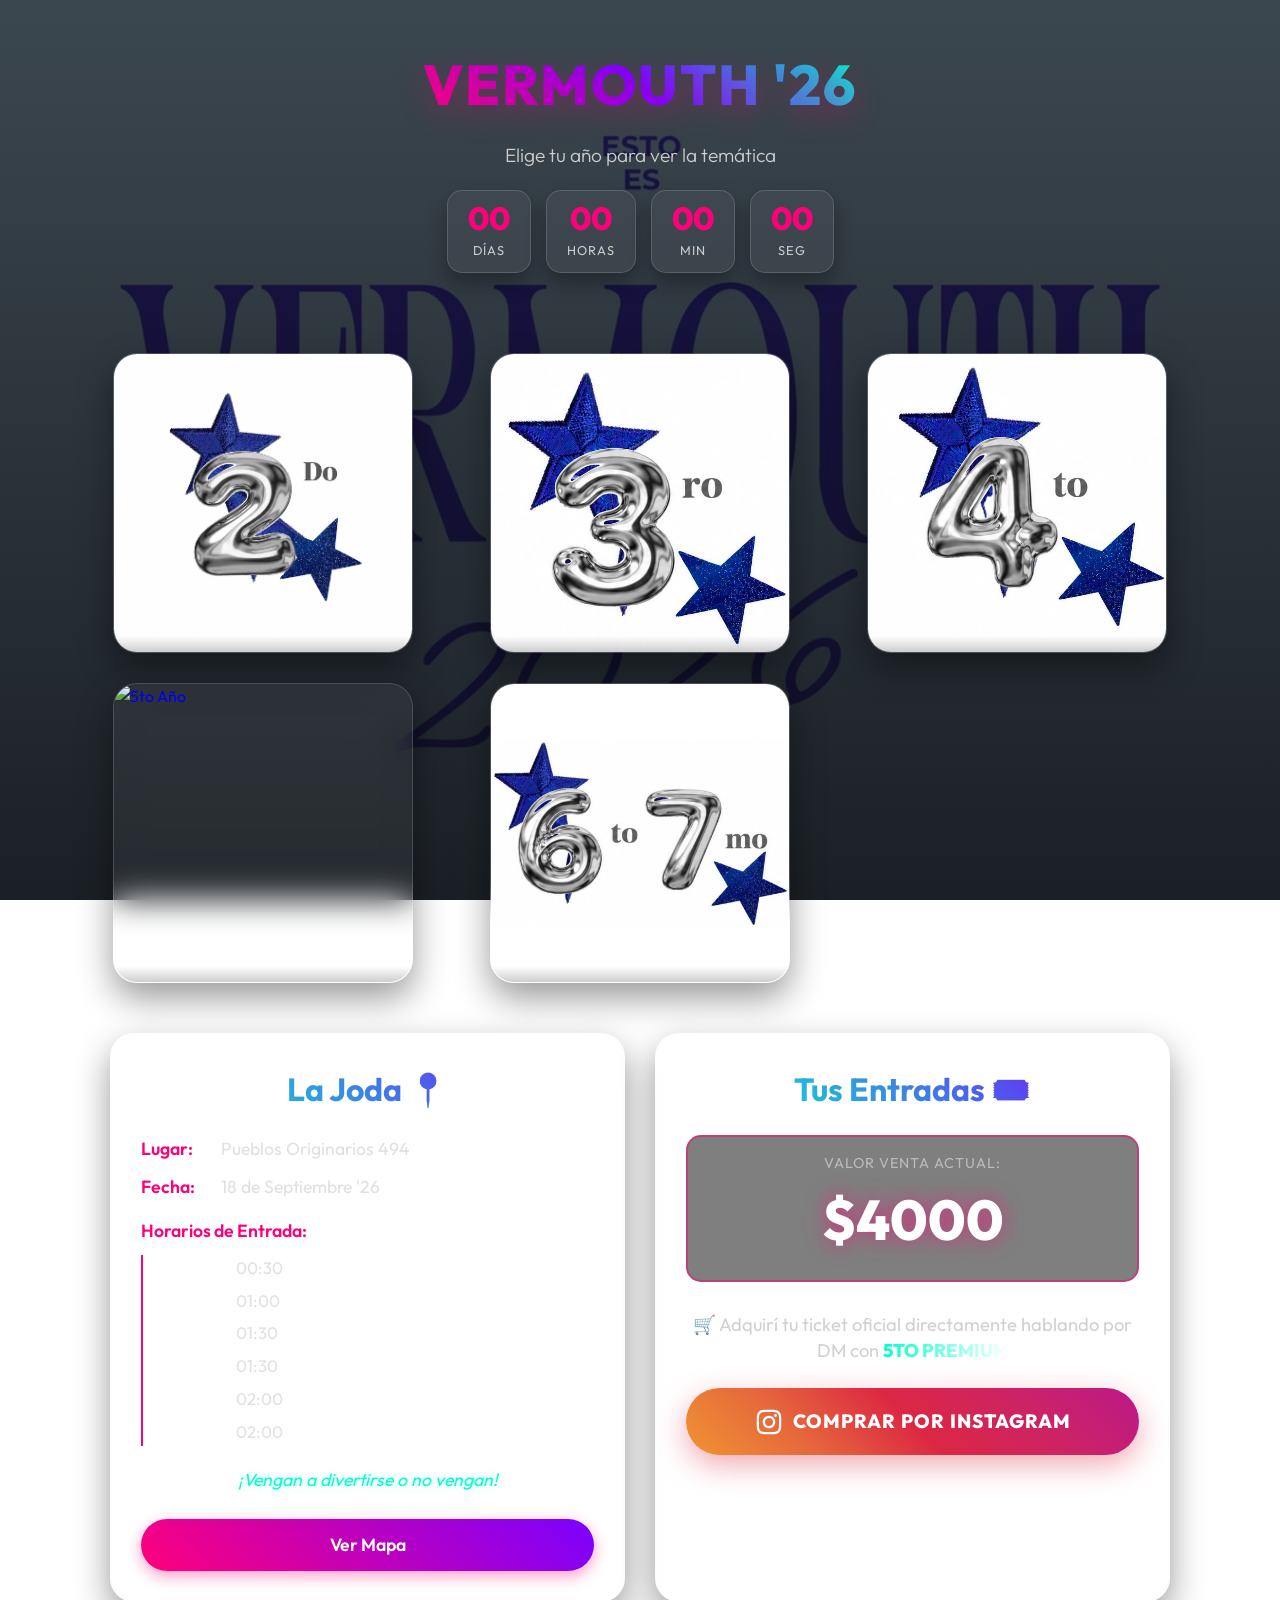
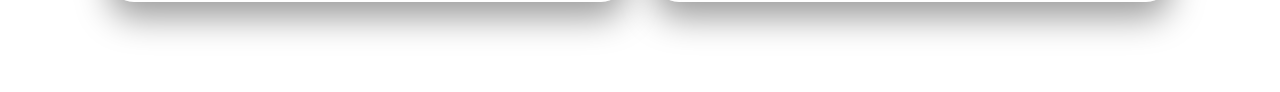
==== commit 4f84fd43: "Modify ticket prices and schedule information Updated ticket prices and entry times for events." ====
--- a/index.html
+++ b/index.html
@@ -102,6 +102,7 @@
                             <li><strong>2do Año:</strong> 00:30</li>
                             <li><strong>3er Año:</strong> 01:00</li>
                             <li><strong>4to Año:</strong> 01:30</li>
+                            <li><strong>5to Año:</strong> 01:30</li>
                             <li><strong>6to Año:</strong> 02:00</li>
                             <li><strong>7to Año:</strong> 02:00</li>
                         </ul>
@@ -117,7 +118,7 @@
                 <h2>Tus Entradas 🎟️</h2>
                 <div class="price-badge" style="margin-bottom: 30px; border: 2px solid rgba(255, 0, 123, 0.5); background: rgba(0,0,0,0.5);">
                     <span class="price-label">Valor Venta Actual:</span>
-                    <span class="price-value" style="font-size: 3.5rem;">$6000</span>
+                    <span class="price-value" style="font-size: 3.5rem;">$4000</span>
                 </div>
 
                 <div class="single-seller-cta" style="display:flex; flex-direction:column; align-items:center; width:100%;">
